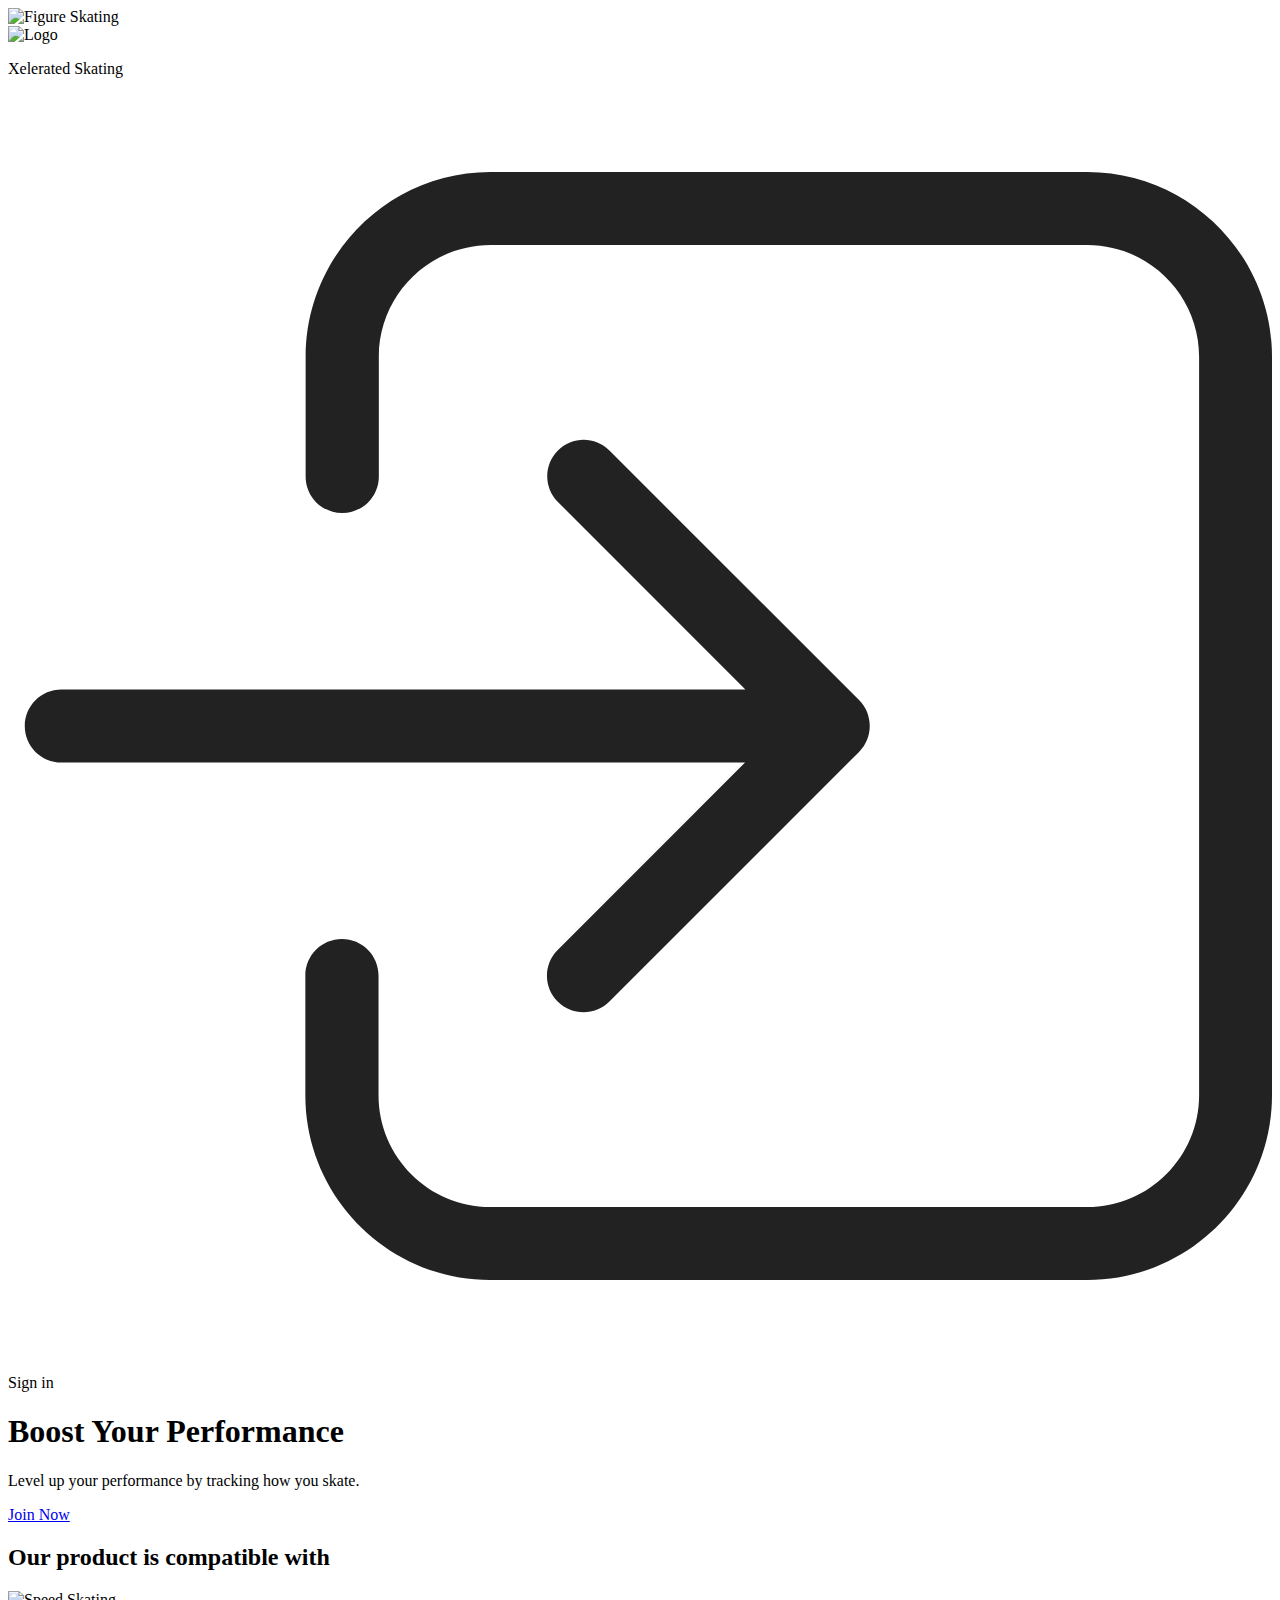
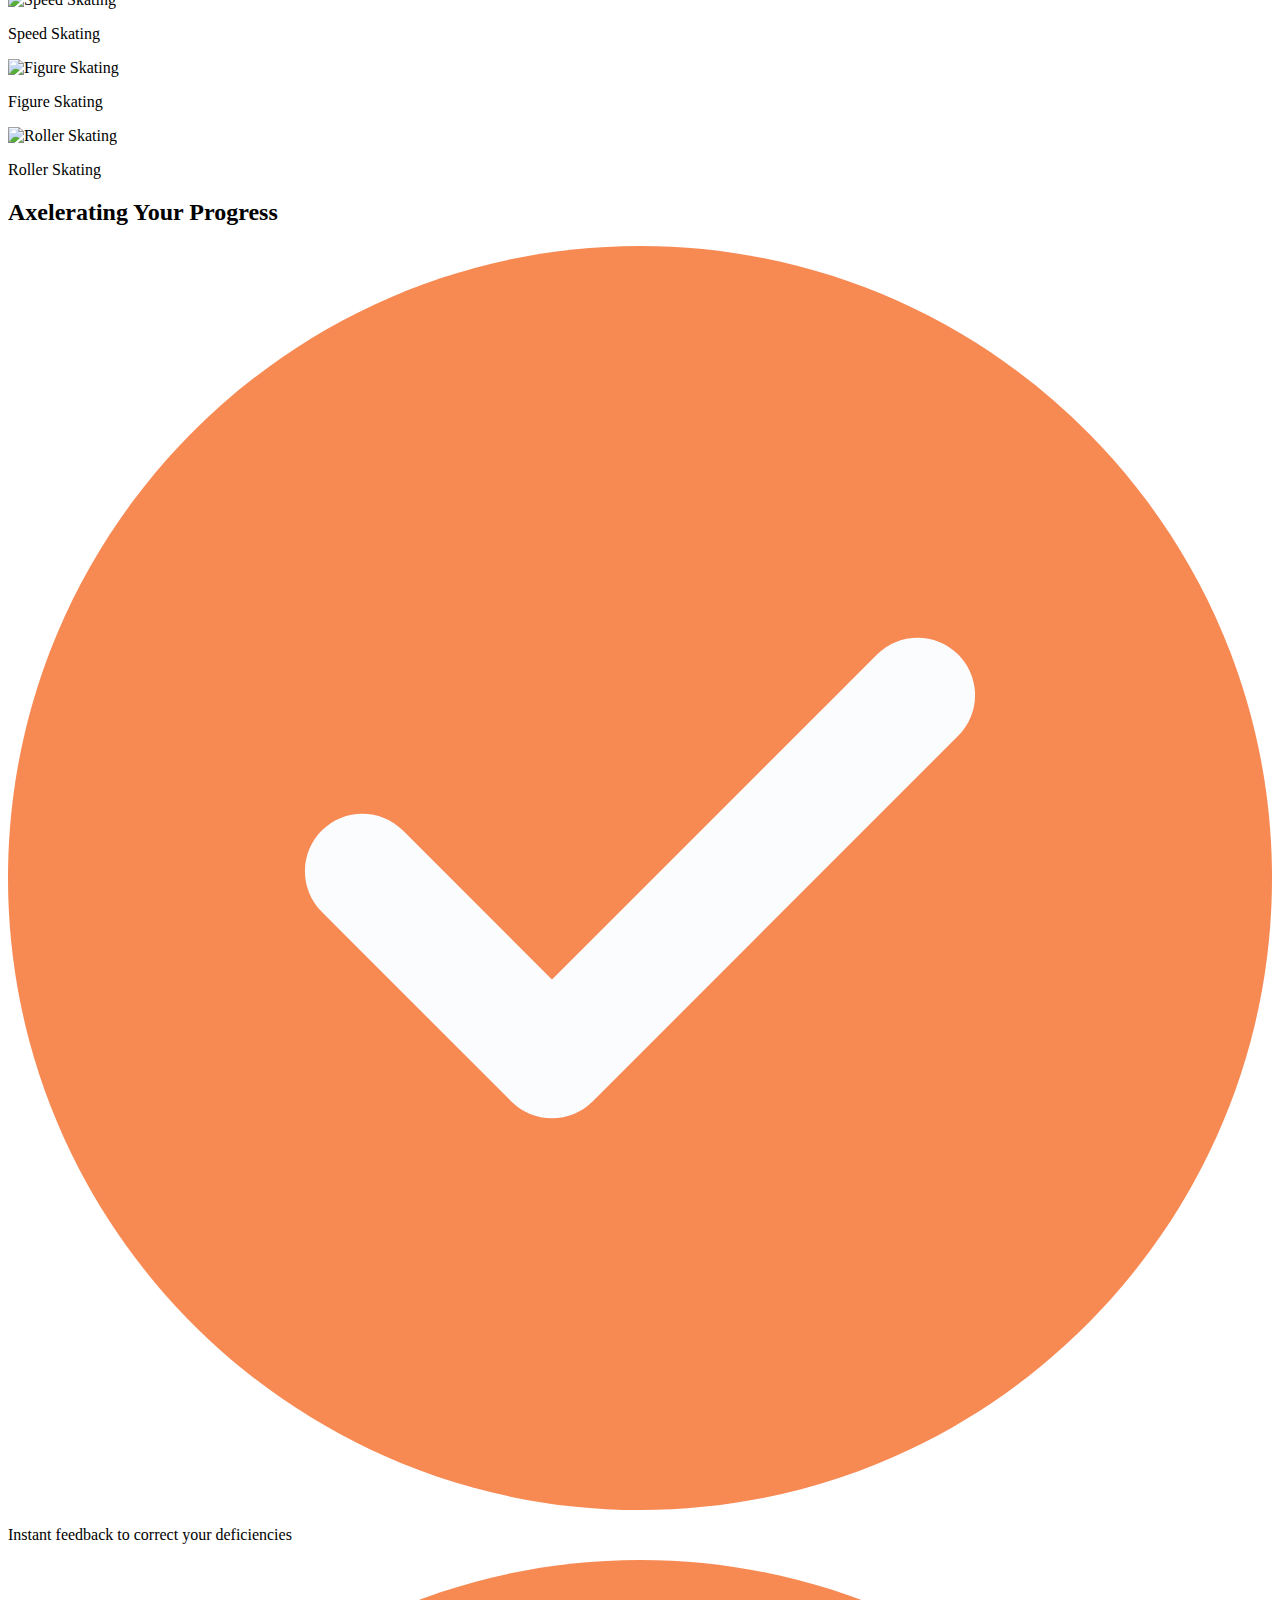
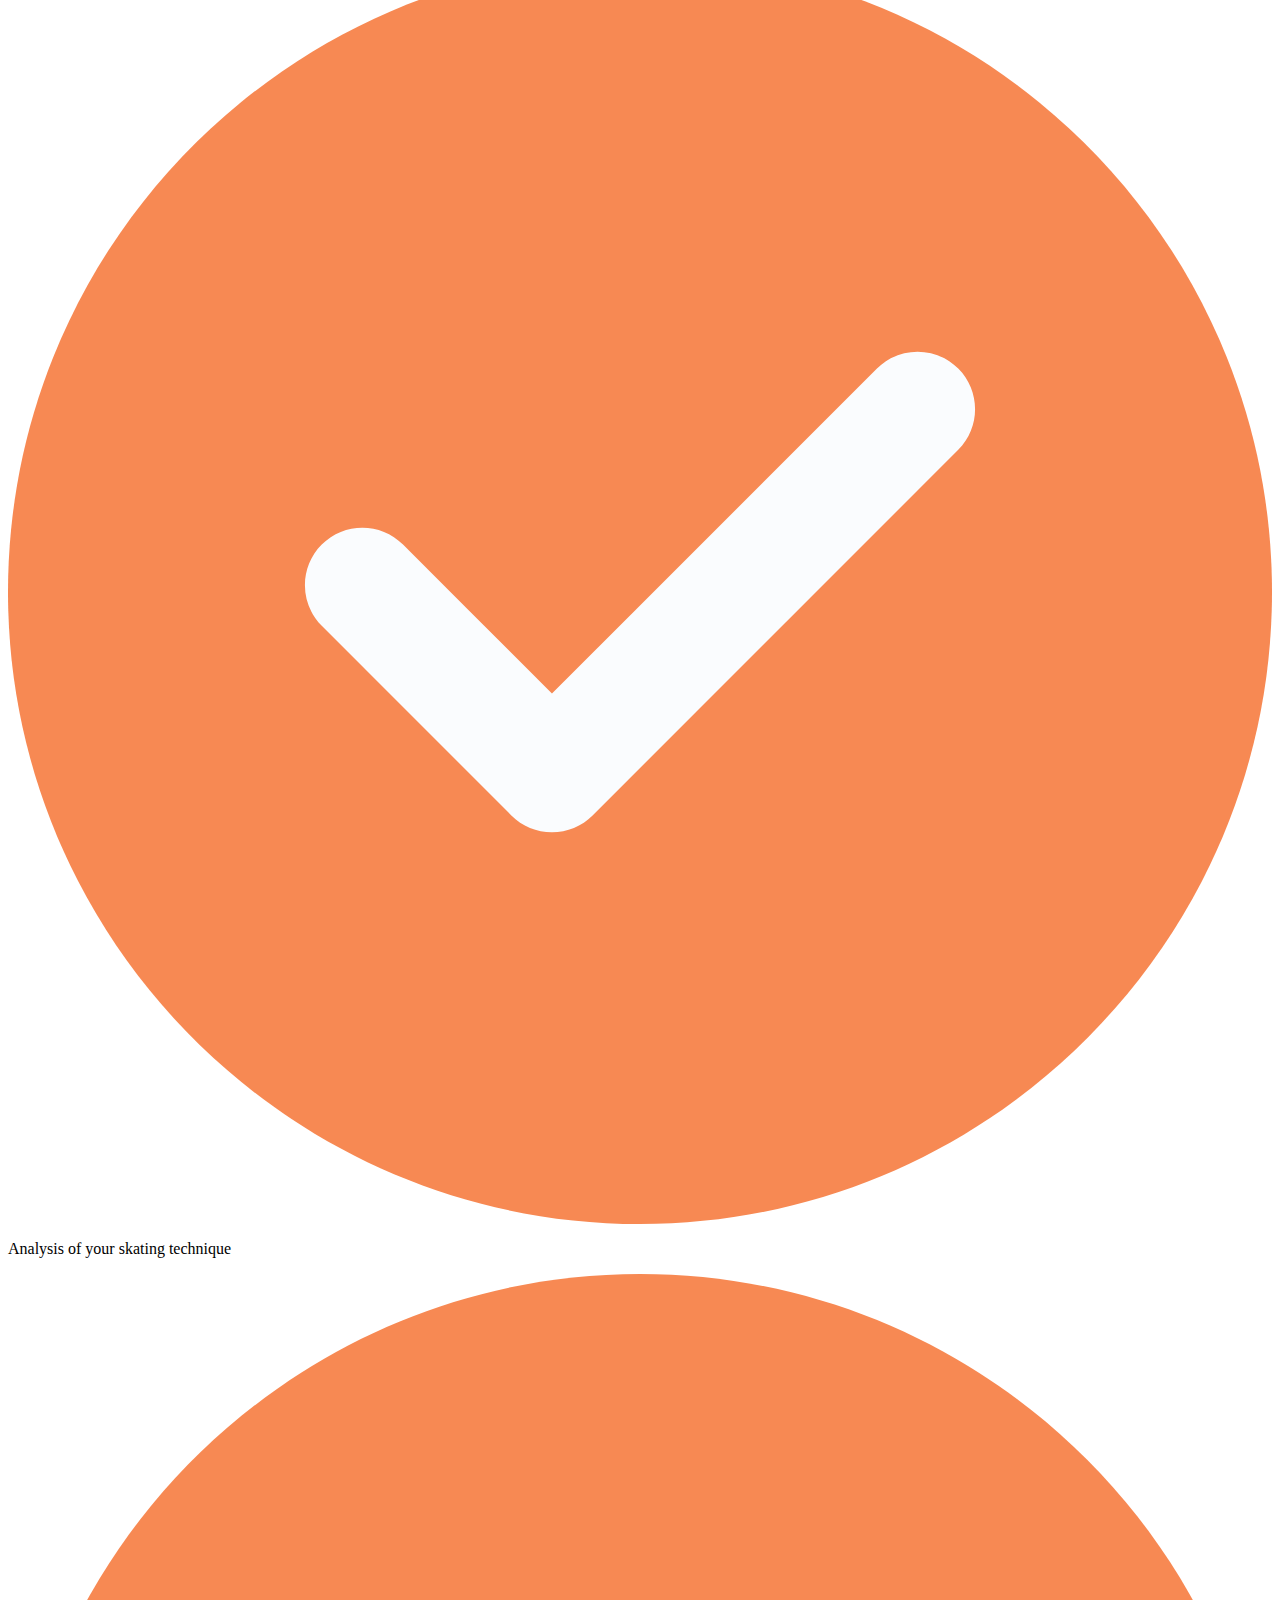
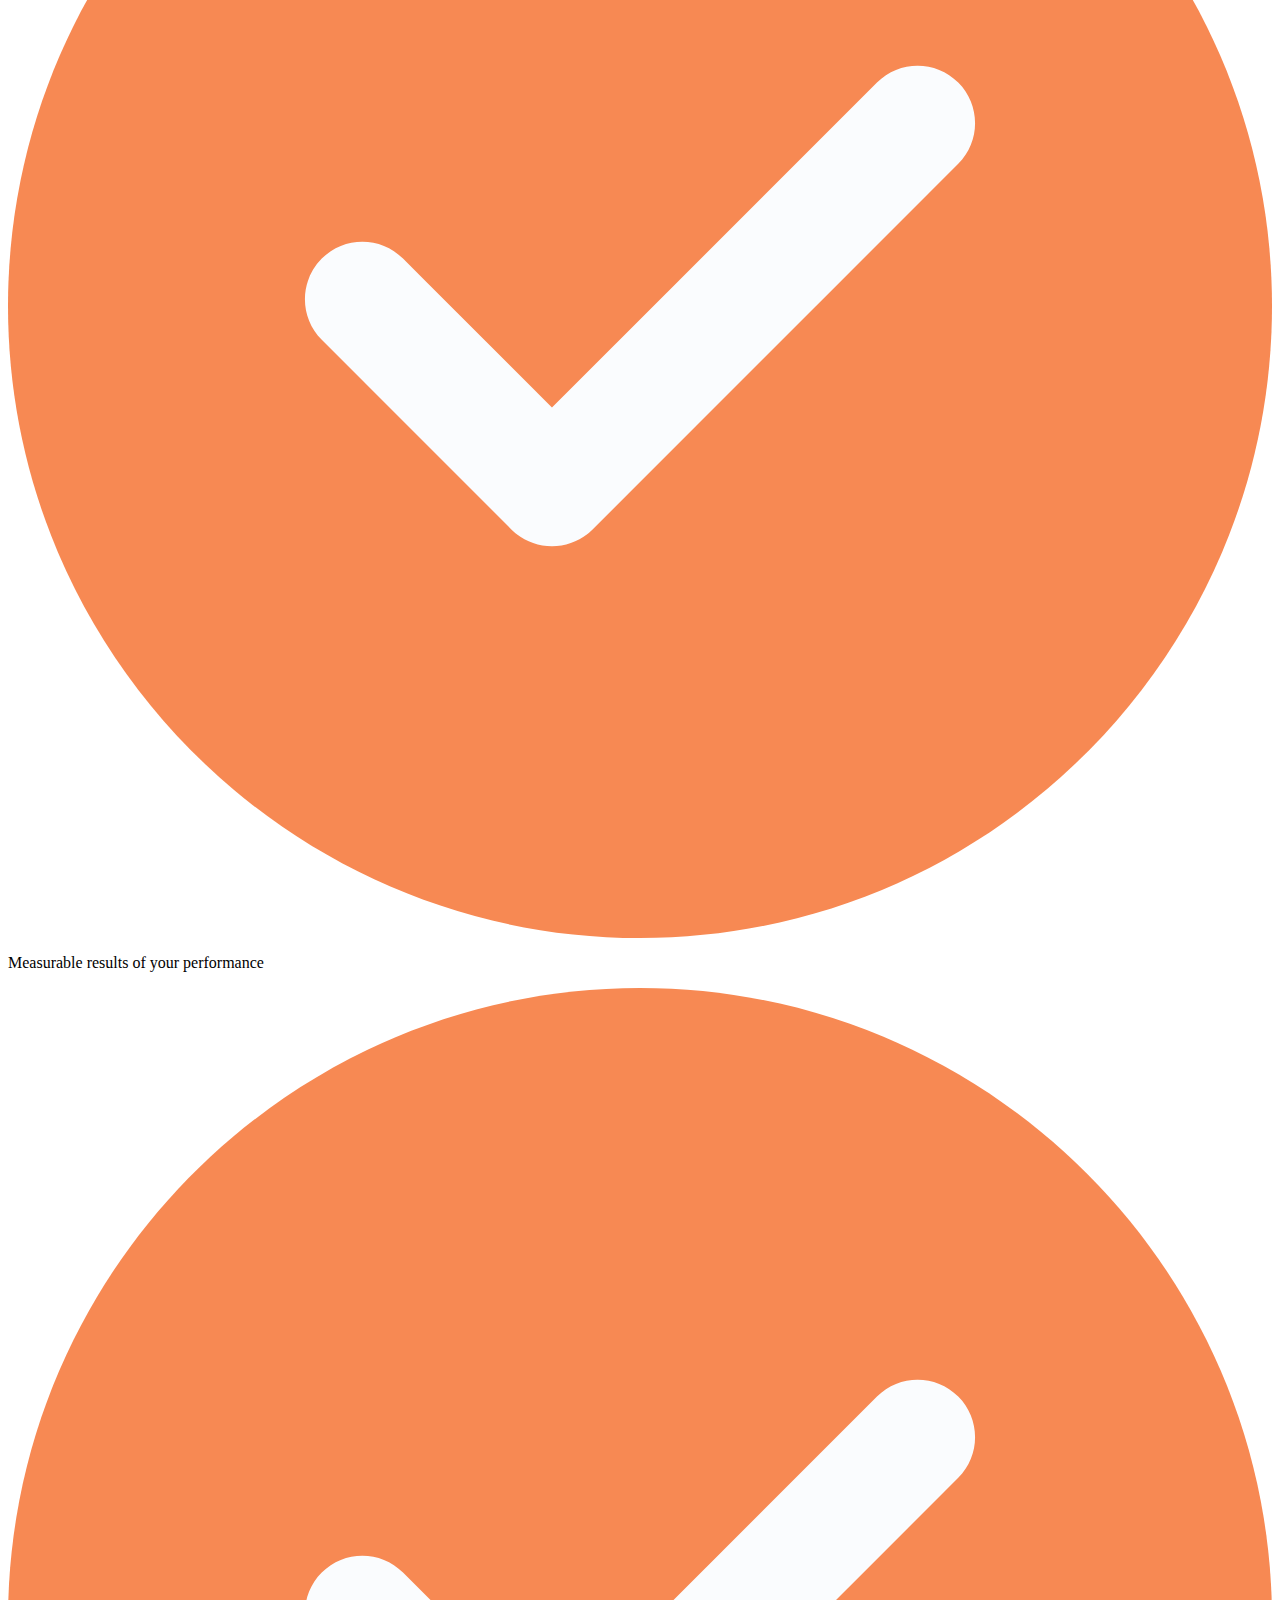
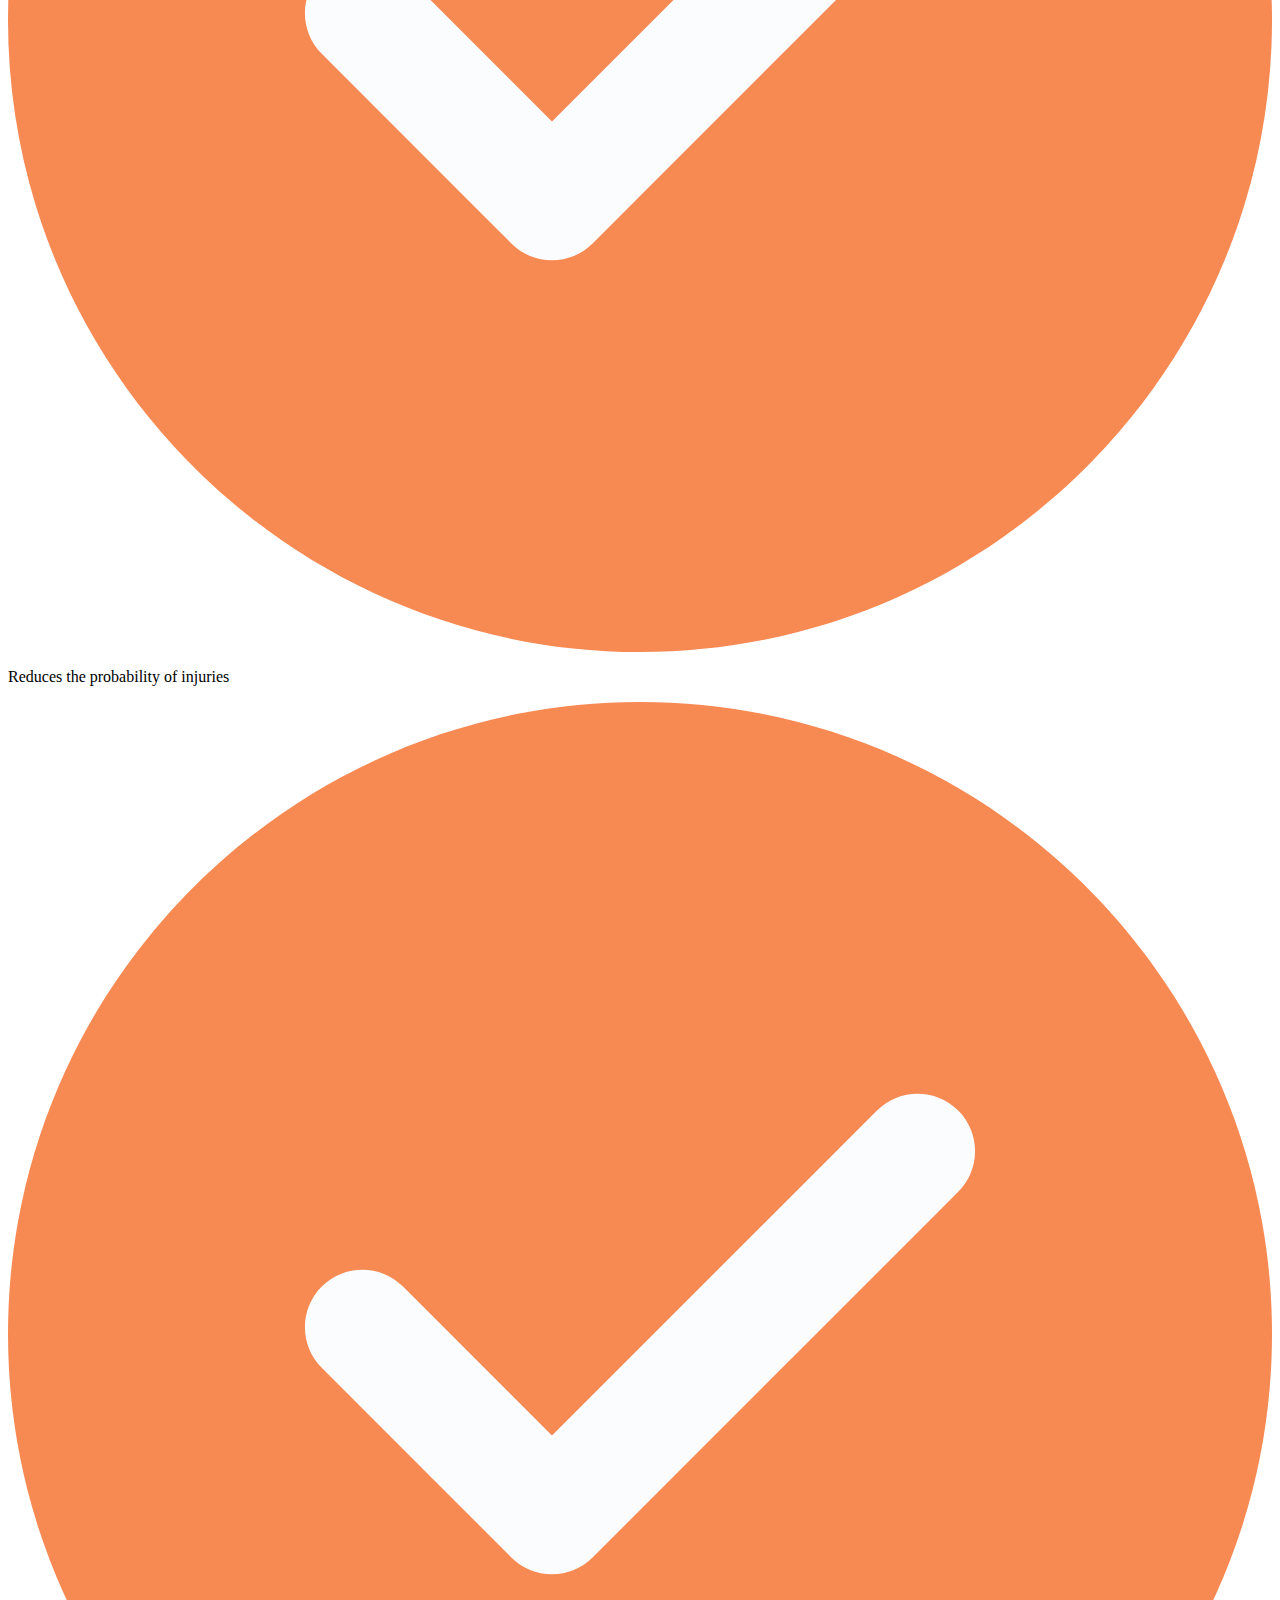
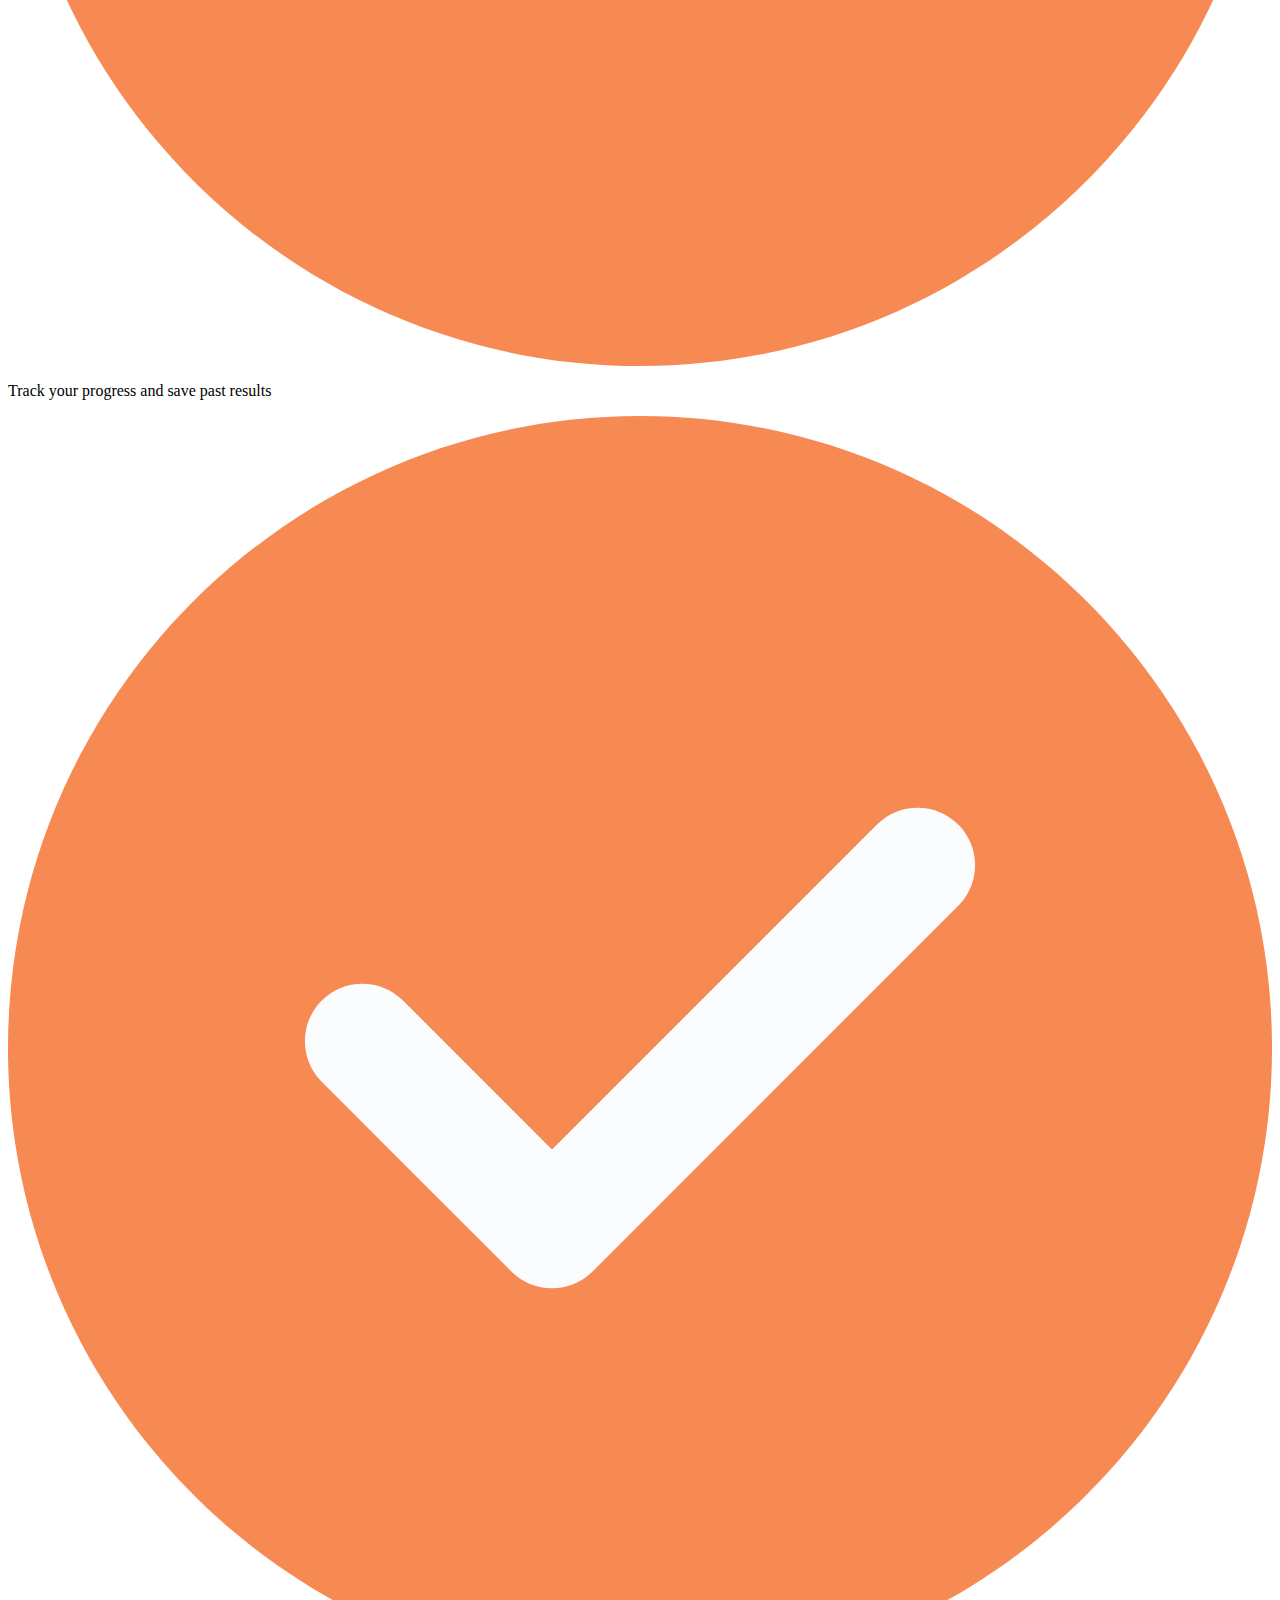
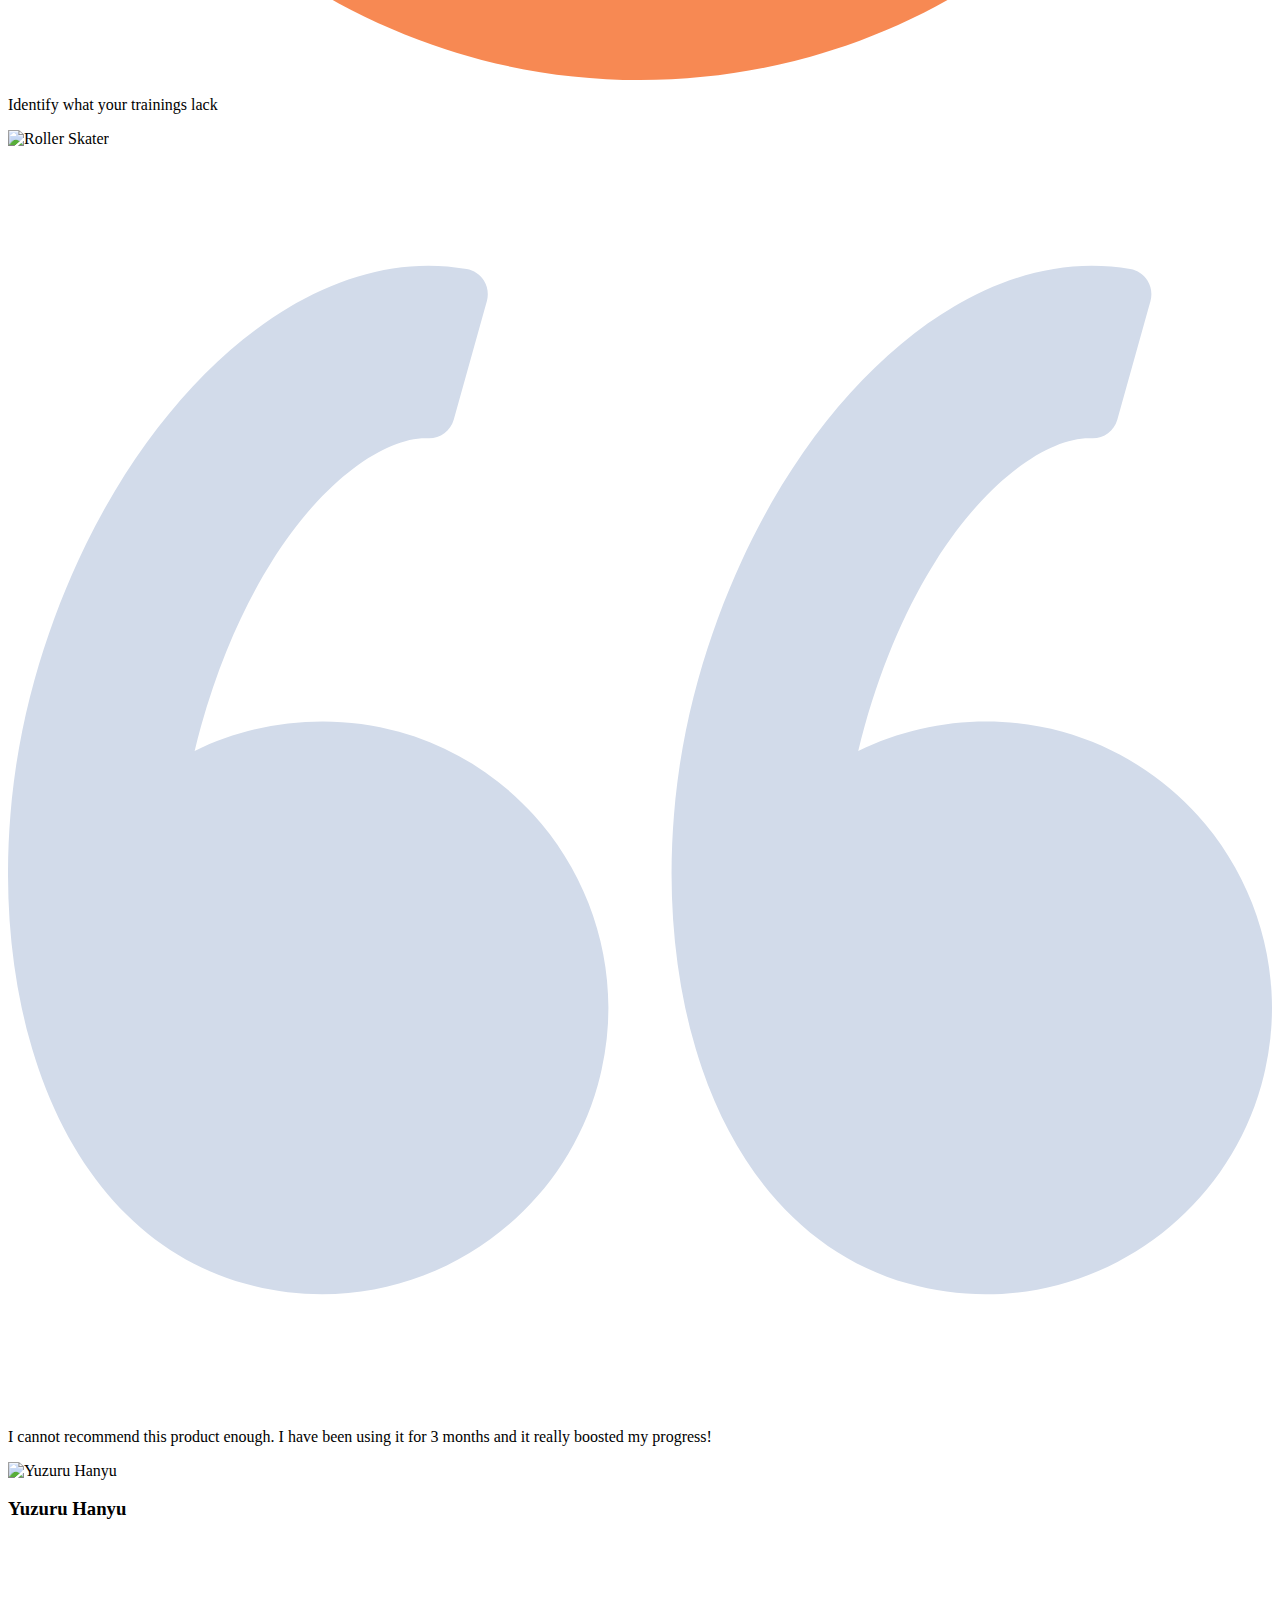
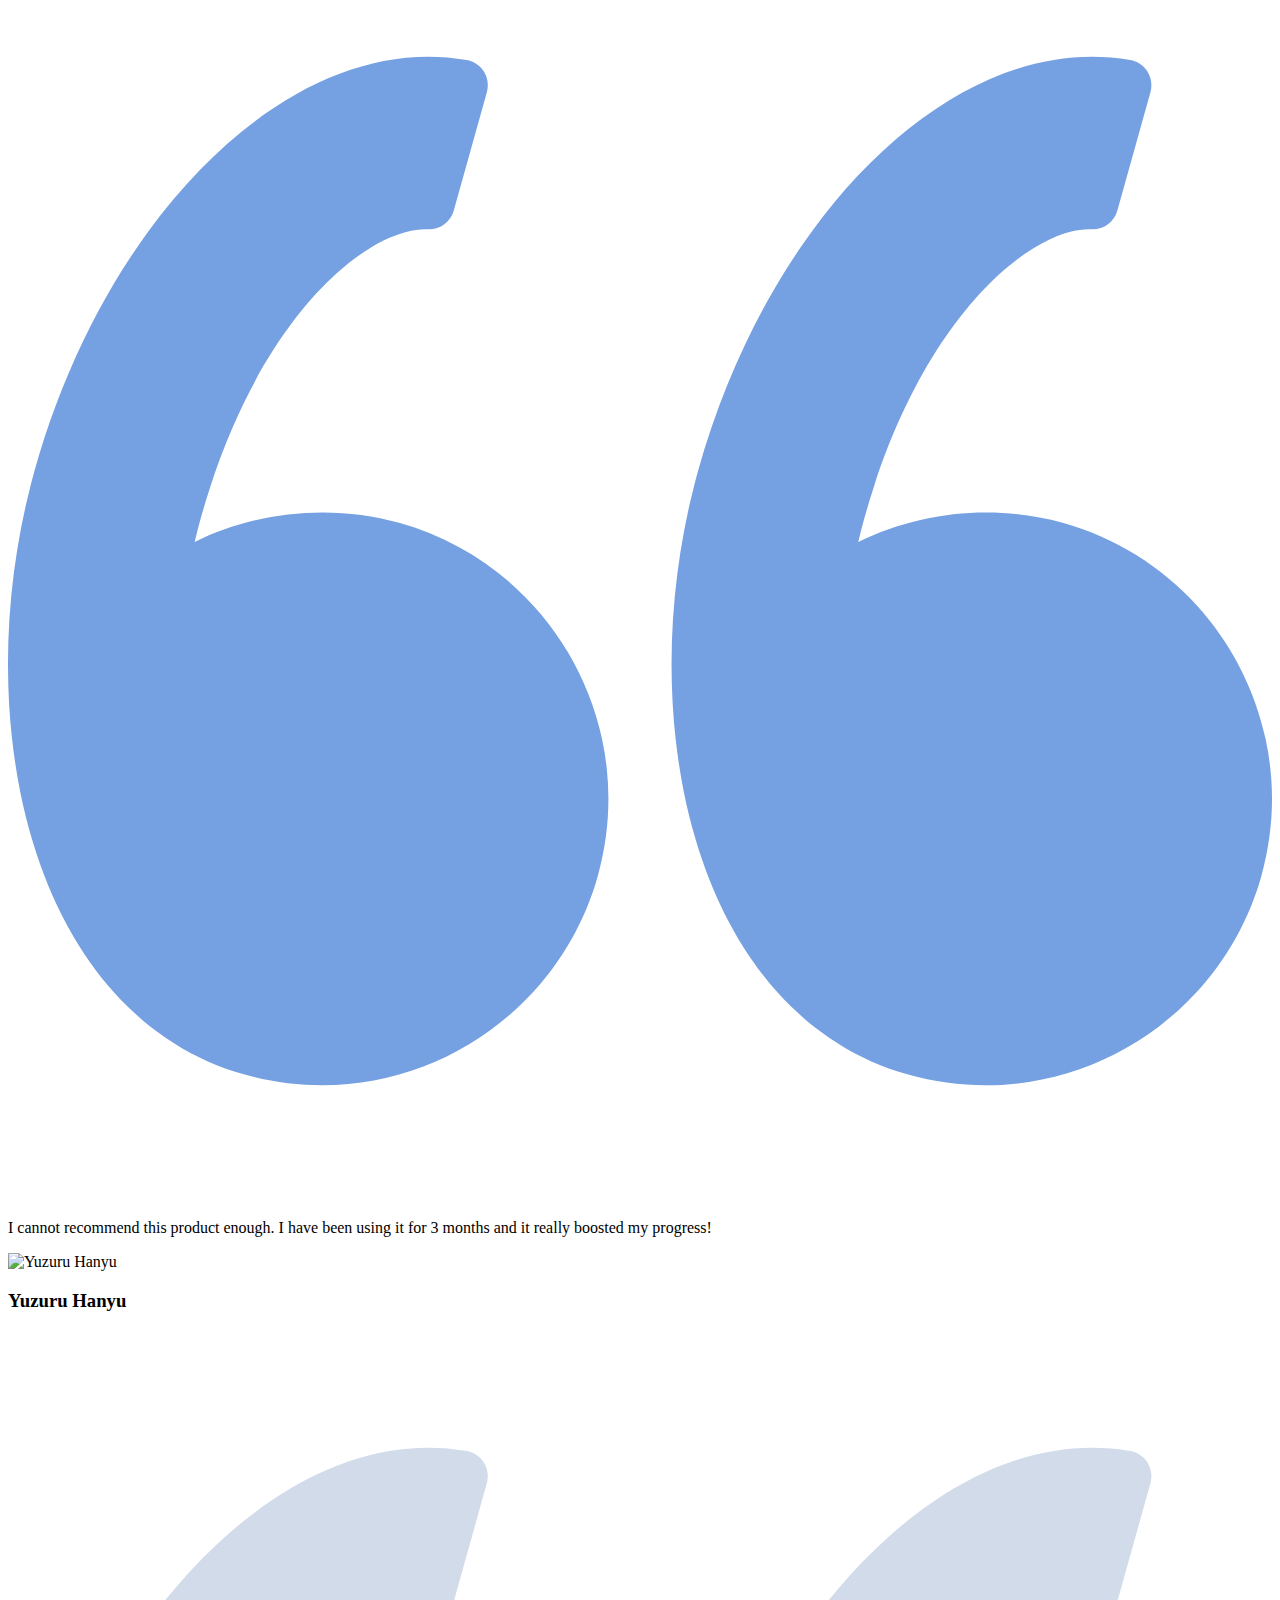
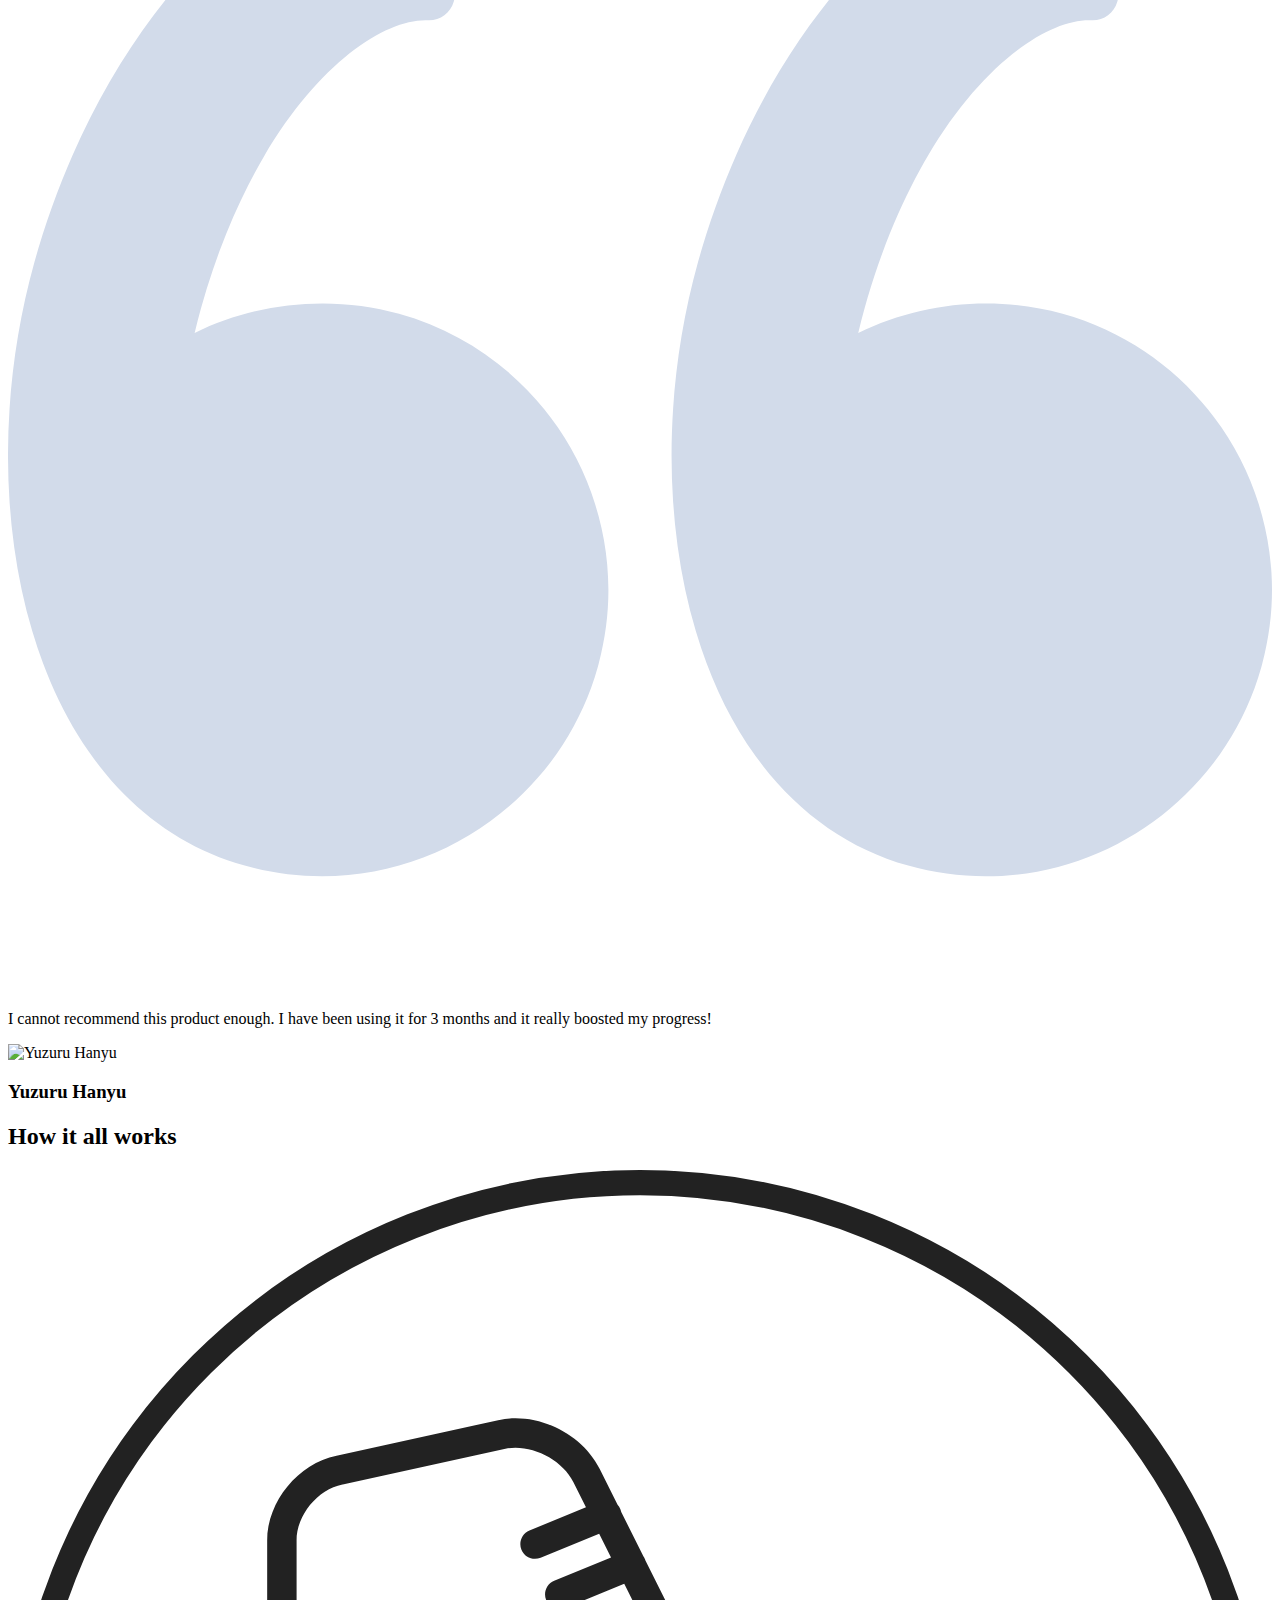
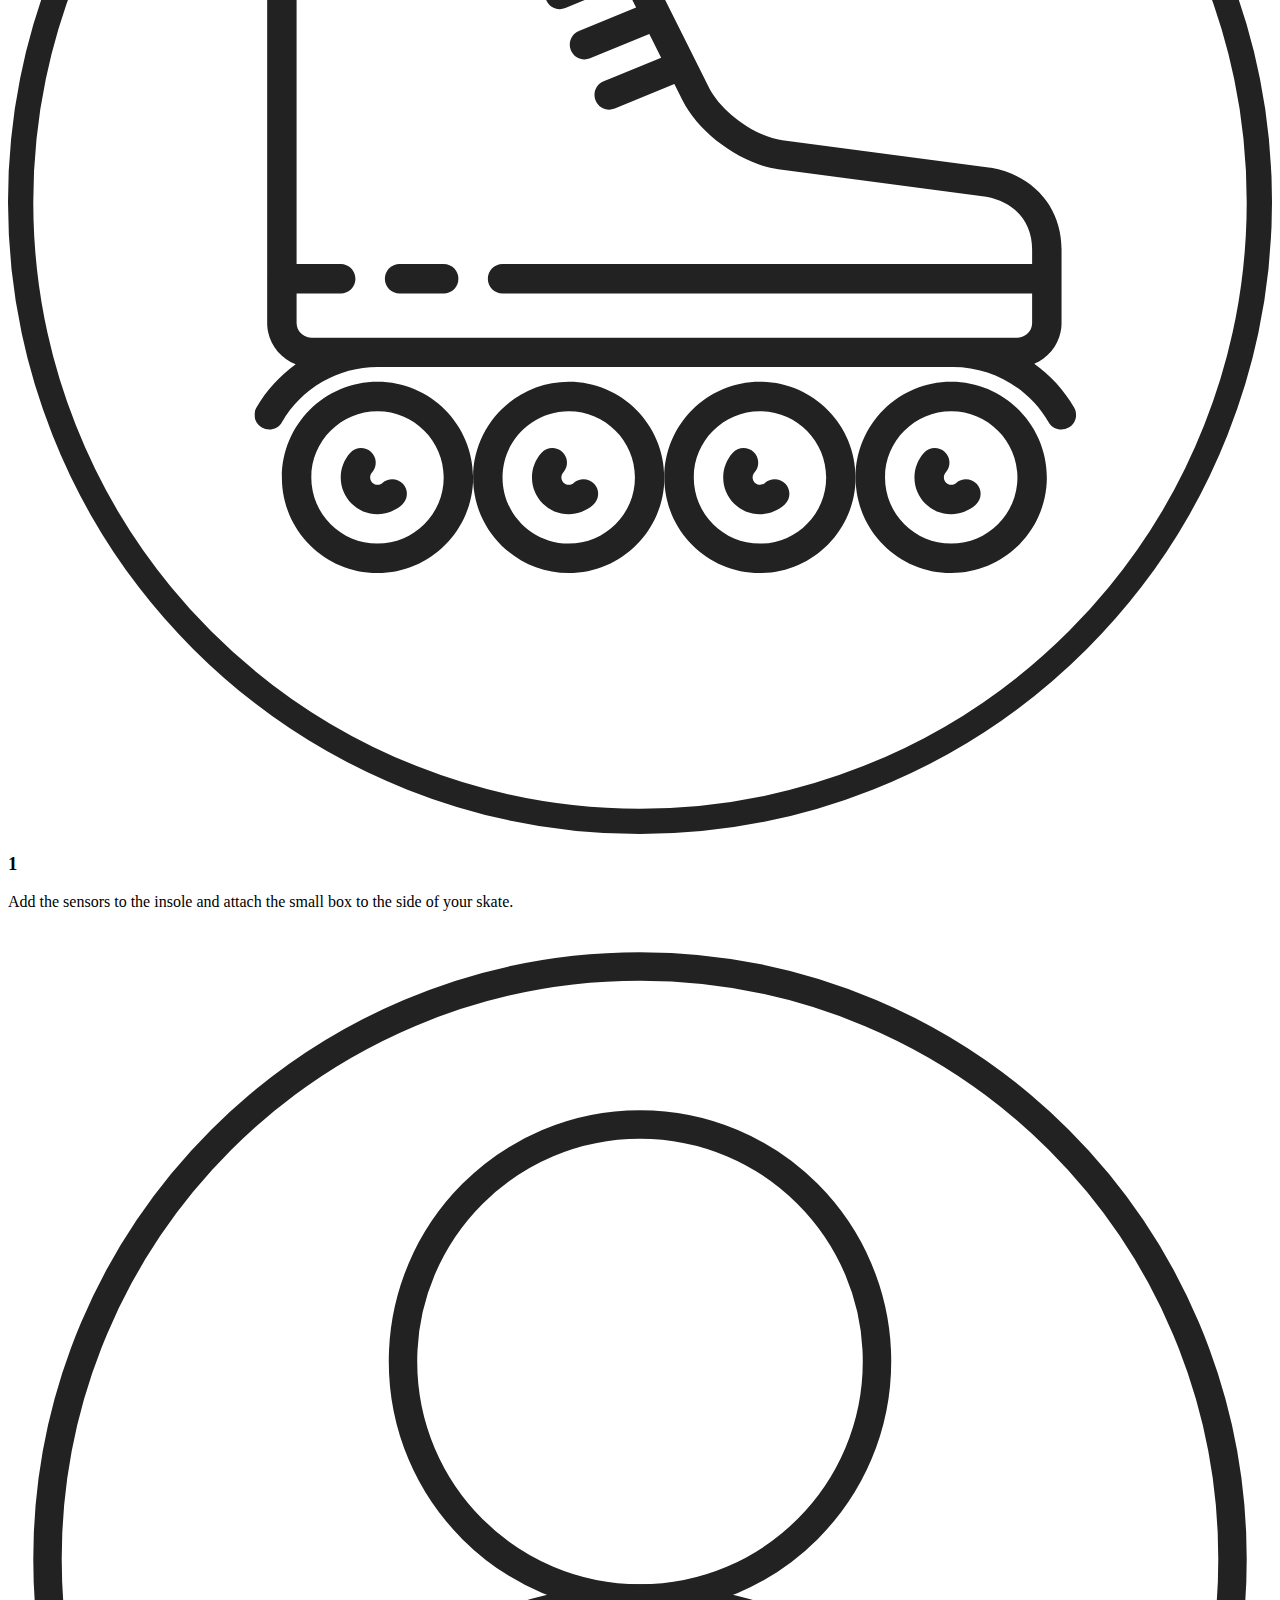
==== Front-end/HomeMarketing.html @ 1b63cef1 "Rename HomeMarketing to HomeMarketing.html" ====
<html lang="en">
<head>
    <meta charset="UTF-8">
    <meta http-equiv="X-UA-Compatible" content="IE=edge">
    <meta name="viewport" content="width=1920, initial-scale=1.0">
    <link rel="stylesheet" href="style-home.css">
    <link rel="preconnect" href="https://fonts.googleapis.com">
    <link rel="preconnect" href="https://fonts.gstatic.com" crossorigin>
    <title>Document</title>
</head>
<body>
    <div class="heroSec">
        <img class="heroImg" src="heroImage.jpg" alt="Figure Skating">
        <div class="menu">
            <div class="logo">
                <img src="Logo.png" alt="Logo"><p>Xelerated Skating</p>
            </div>
            <div class="signIn">
                <svg viewBox="0 0 35 35" fill="none" xmlns="http://www.w3.org/2000/svg">
                    <g clip-path="url(#clip0_98_24)">
                    <path d="M35 27.7239V7.27616C35 4.45862 32.7014 2.16011 29.8839 2.16011H13.3577C10.5401 2.16011 8.24164 4.45862 8.24164 7.27616V10.588C8.24164 11.1482 8.69475 11.6013 9.25496 11.6013C9.81517 11.6013 10.2683 11.1482 10.2683 10.588V7.27616C10.2683 5.57081 11.6606 4.17852 13.3659 4.17852H29.8839C31.5893 4.17852 32.9816 5.57081 32.9816 7.27616V27.7239C32.9816 29.4292 31.5893 30.8215 29.8839 30.8215H13.3577C11.6523 30.8215 10.26 29.4292 10.26 27.7239V24.412C10.26 23.8518 9.80693 23.3987 9.24672 23.3987C8.68651 23.3987 8.2334 23.8518 8.2334 24.412V27.7239C8.2334 30.5414 10.5319 32.8399 13.3494 32.8399H29.8839C32.7014 32.8399 35 30.5496 35 27.7239Z" fill="#222222"/>
                    <path d="M23.565 18.2167L16.653 25.1288C16.4553 25.3265 16.1999 25.4253 15.9362 25.4253C15.6726 25.4253 15.4172 25.3265 15.2195 25.1288C14.8241 24.7333 14.8241 24.099 15.2195 23.7035L20.4097 18.5133H1.47786C0.917645 18.5133 0.464535 18.0602 0.464535 17.5C0.464535 16.9398 0.917645 16.4867 1.47786 16.4867H20.4179L15.2277 11.2965C14.8323 10.901 14.8323 10.2667 15.2277 9.87124C15.6232 9.4758 16.2575 9.4758 16.653 9.87124L23.565 16.7833C23.9604 17.1787 23.9604 17.8213 23.565 18.2167Z" fill="#222222"/>
                    </g>
                    <defs>
                    <clipPath id="clip0_98_24">
                    <rect width="35" height="35" fill="white"/>
                    </clipPath>
                    </defs>
                </svg>
                <p>Sign in</p>
            </div>
        </div> 
        <h1 class="heroTitle">Boost Your Performance</h1>
        <p class="heroDesc">Level up your performance by tracking how you skate.</p>
        <a class="joinLink" href="#"><div class="buttonJoin">Join Now</div></a>
        <h2 class="titleComp">Our product is compatible with</h2>
        <div class="compSkates">
            <div class="cSkate skateImgSmall">
                <img src="skates1.png" alt="Speed Skating"><p>Speed Skating</p>
            </div>
            <div class="cSkate skateImgBig">
                <img src="skates2.png" alt="Figure Skating"><p>Figure Skating</p>
            </div>
            <div class="cSkate skateImgSmall">
                <img src="skates3.png" alt="Roller Skating"><p>Roller Skating</p>
            </div>
        </div>
    </div>
    <div class="sec2">
        <div class="sec2text">
            <h2 class="sec2title">Axelerating Your Progress</h2>
            <div class="tickReason">
                <svg viewBox="0 0 40 40" fill="none" xmlns="http://www.w3.org/2000/svg">
                    <path d="M20 0C8.972 0 0 8.972 0 20C0 31.028 8.972 40 20 40C31.028 40 40 31.028 40 20C40 8.972 31.028 0 20 0Z" fill="#F78953"/>
                    <path d="M27.4996 12.929L17.2142 23.2142L12.5003 18.5001C11.7904 17.7902 10.6391 17.7901 9.92903 18.5C9.21897 19.2101 9.21897 20.3612 9.92903 21.0713L15.9285 27.071C16.2695 27.412 16.7319 27.6036 17.2141 27.6036C17.2142 27.6036 17.2141 27.6036 17.2142 27.6036C17.6964 27.6036 18.1588 27.412 18.4998 27.0712L30.0709 15.5004C30.7809 14.7903 30.7809 13.6392 30.0709 12.9291C29.3608 12.219 28.2096 12.2189 27.4996 12.929Z" fill="#FAFCFE"/>
                </svg>
                <p>Instant feedback to correct your deficiencies</p>
            </div>
            <div class="tickReason">
                <svg viewBox="0 0 40 40" fill="none" xmlns="http://www.w3.org/2000/svg">
                    <path d="M20 0C8.972 0 0 8.972 0 20C0 31.028 8.972 40 20 40C31.028 40 40 31.028 40 20C40 8.972 31.028 0 20 0Z" fill="#F78953"/>
                    <path d="M27.4996 12.929L17.2142 23.2142L12.5003 18.5001C11.7904 17.7902 10.6391 17.7901 9.92903 18.5C9.21897 19.2101 9.21897 20.3612 9.92903 21.0713L15.9285 27.071C16.2695 27.412 16.7319 27.6036 17.2141 27.6036C17.2142 27.6036 17.2141 27.6036 17.2142 27.6036C17.6964 27.6036 18.1588 27.412 18.4998 27.0712L30.0709 15.5004C30.7809 14.7903 30.7809 13.6392 30.0709 12.9291C29.3608 12.219 28.2096 12.2189 27.4996 12.929Z" fill="#FAFCFE"/>
                </svg>
                <p>Analysis of your skating technique</p>
            </div>
            <div class="tickReason">
                <svg viewBox="0 0 40 40" fill="none" xmlns="http://www.w3.org/2000/svg">
                    <path d="M20 0C8.972 0 0 8.972 0 20C0 31.028 8.972 40 20 40C31.028 40 40 31.028 40 20C40 8.972 31.028 0 20 0Z" fill="#F78953"/>
                    <path d="M27.4996 12.929L17.2142 23.2142L12.5003 18.5001C11.7904 17.7902 10.6391 17.7901 9.92903 18.5C9.21897 19.2101 9.21897 20.3612 9.92903 21.0713L15.9285 27.071C16.2695 27.412 16.7319 27.6036 17.2141 27.6036C17.2142 27.6036 17.2141 27.6036 17.2142 27.6036C17.6964 27.6036 18.1588 27.412 18.4998 27.0712L30.0709 15.5004C30.7809 14.7903 30.7809 13.6392 30.0709 12.9291C29.3608 12.219 28.2096 12.2189 27.4996 12.929Z" fill="#FAFCFE"/>
                </svg>
                <p>Measurable results of your performance</p>
            </div>
            <div class="tickReason">
                <svg viewBox="0 0 40 40" fill="none" xmlns="http://www.w3.org/2000/svg">
                    <path d="M20 0C8.972 0 0 8.972 0 20C0 31.028 8.972 40 20 40C31.028 40 40 31.028 40 20C40 8.972 31.028 0 20 0Z" fill="#F78953"/>
                    <path d="M27.4996 12.929L17.2142 23.2142L12.5003 18.5001C11.7904 17.7902 10.6391 17.7901 9.92903 18.5C9.21897 19.2101 9.21897 20.3612 9.92903 21.0713L15.9285 27.071C16.2695 27.412 16.7319 27.6036 17.2141 27.6036C17.2142 27.6036 17.2141 27.6036 17.2142 27.6036C17.6964 27.6036 18.1588 27.412 18.4998 27.0712L30.0709 15.5004C30.7809 14.7903 30.7809 13.6392 30.0709 12.9291C29.3608 12.219 28.2096 12.2189 27.4996 12.929Z" fill="#FAFCFE"/>
                </svg>
                <p>Reduces the probability of injuries</p>
            </div>
            <div class="tickReason">
                <svg viewBox="0 0 40 40" fill="none" xmlns="http://www.w3.org/2000/svg">
                    <path d="M20 0C8.972 0 0 8.972 0 20C0 31.028 8.972 40 20 40C31.028 40 40 31.028 40 20C40 8.972 31.028 0 20 0Z" fill="#F78953"/>
                    <path d="M27.4996 12.929L17.2142 23.2142L12.5003 18.5001C11.7904 17.7902 10.6391 17.7901 9.92903 18.5C9.21897 19.2101 9.21897 20.3612 9.92903 21.0713L15.9285 27.071C16.2695 27.412 16.7319 27.6036 17.2141 27.6036C17.2142 27.6036 17.2141 27.6036 17.2142 27.6036C17.6964 27.6036 18.1588 27.412 18.4998 27.0712L30.0709 15.5004C30.7809 14.7903 30.7809 13.6392 30.0709 12.9291C29.3608 12.219 28.2096 12.2189 27.4996 12.929Z" fill="#FAFCFE"/>
                </svg>
                <p>Track your progress and save past results</p>
            </div>
            <div class="tickReason">
                <svg viewBox="0 0 40 40" fill="none" xmlns="http://www.w3.org/2000/svg">
                    <path d="M20 0C8.972 0 0 8.972 0 20C0 31.028 8.972 40 20 40C31.028 40 40 31.028 40 20C40 8.972 31.028 0 20 0Z" fill="#F78953"/>
                    <path d="M27.4996 12.929L17.2142 23.2142L12.5003 18.5001C11.7904 17.7902 10.6391 17.7901 9.92903 18.5C9.21897 19.2101 9.21897 20.3612 9.92903 21.0713L15.9285 27.071C16.2695 27.412 16.7319 27.6036 17.2141 27.6036C17.2142 27.6036 17.2141 27.6036 17.2142 27.6036C17.6964 27.6036 18.1588 27.412 18.4998 27.0712L30.0709 15.5004C30.7809 14.7903 30.7809 13.6392 30.0709 12.9291C29.3608 12.219 28.2096 12.2189 27.4996 12.929Z" fill="#FAFCFE"/>
                </svg>
                <p>Identify what your trainings lack</p>
            </div>
        </div>
        <img src="skaterSec3.jpg" alt="Roller Skater">
    </div>
    <div class="testimonials">
        <div class="testimonial gray">
            <svg viewBox="0 0 60 60" fill="none" xmlns="http://www.w3.org/2000/svg">
                <g clip-path="url(#clip0_125_35)">
                <path d="M1.25609 25.2576C4.44281 13.861 12.3043 5.58789 19.946 5.58789C20.5597 5.58789 21.1729 5.64132 21.7703 5.74695C22.1091 5.80645 22.4054 6.00558 22.5887 6.29457C22.7714 6.58537 22.823 6.93871 22.7302 7.26898L21.1571 12.8957C21.0054 13.439 20.4814 13.8063 19.9368 13.7814L19.8118 13.779C16.9778 13.779 11.7985 18.0263 9.15823 27.4663C9.05381 27.8409 8.95485 28.224 8.85953 28.6234C11.8234 27.1567 15.3592 26.8173 18.5611 27.7091C25.7845 29.7302 30.0161 37.2498 27.9968 44.472C26.3601 50.3239 20.9768 54.4122 14.9057 54.4122C13.6691 54.4122 12.4342 54.2416 11.2352 53.9059C6.47177 52.5745 2.89043 48.6198 1.15046 42.7727C-0.420134 37.4976 -0.380674 31.1138 1.25609 25.2576Z" fill="#D2DBEA"/>
                <path d="M51.447 5.58911C52.0595 5.58911 52.6733 5.64132 53.2701 5.74696C53.6083 5.80524 53.9052 6.00559 54.0879 6.29457C54.2706 6.58538 54.3222 6.93871 54.23 7.26898L52.6563 12.8957C52.5046 13.439 51.9903 13.8063 51.436 13.7814L51.3122 13.779C48.4782 13.779 43.2984 18.0264 40.658 27.4663C40.553 27.8433 40.454 28.2264 40.3593 28.6234C43.3245 27.1567 46.8591 26.8173 50.0609 27.7091C57.2831 29.7302 61.5159 37.2499 59.4954 44.472C57.8587 50.324 52.4754 54.4122 46.4043 54.4122C45.1676 54.4122 43.9328 54.2416 42.7331 53.9059C37.9704 52.5745 34.389 48.6198 32.6484 42.7727C31.0785 37.4976 31.1173 31.1132 32.7547 25.2564C35.9432 13.861 43.8035 5.58911 51.447 5.58911Z" fill="#D2DBEA"/>
                </g>
                <defs>
                <clipPath id="clip0_125_35">
                <rect width="60" height="60" fill="white" transform="matrix(-1 0 0 1 60 0)"/>
                </clipPath>
                </defs>
            </svg>
            <p>I cannot recommend this product enough. I have been using it for 3 months and it really boosted my progress!</p>
            <img src="yuzuru.png" alt="Yuzuru Hanyu">
            <h3>Yuzuru Hanyu</h3>
        </div>
        <div class="testimonial blue">
            <svg viewBox="0 0 60 60" fill="none" xmlns="http://www.w3.org/2000/svg">
                <g clip-path="url(#clip0_125_35)">
                <path d="M1.25609 25.2576C4.44281 13.861 12.3043 5.58789 19.946 5.58789C20.5597 5.58789 21.1729 5.64132 21.7703 5.74695C22.1091 5.80645 22.4054 6.00558 22.5887 6.29457C22.7714 6.58537 22.823 6.93871 22.7302 7.26898L21.1571 12.8957C21.0054 13.439 20.4814 13.8063 19.9368 13.7814L19.8118 13.779C16.9778 13.779 11.7985 18.0263 9.15823 27.4663C9.05381 27.8409 8.95485 28.224 8.85953 28.6234C11.8234 27.1567 15.3592 26.8173 18.5611 27.7091C25.7845 29.7302 30.0161 37.2498 27.9968 44.472C26.3601 50.3239 20.9768 54.4122 14.9057 54.4122C13.6691 54.4122 12.4342 54.2416 11.2352 53.9059C6.47177 52.5745 2.89043 48.6198 1.15046 42.7727C-0.420134 37.4976 -0.380674 31.1138 1.25609 25.2576Z" fill="#75A0E1"/>
                <path d="M51.447 5.58911C52.0595 5.58911 52.6733 5.64132 53.2701 5.74696C53.6083 5.80524 53.9052 6.00559 54.0879 6.29457C54.2706 6.58538 54.3222 6.93871 54.23 7.26898L52.6563 12.8957C52.5046 13.439 51.9903 13.8063 51.436 13.7814L51.3122 13.779C48.4782 13.779 43.2984 18.0264 40.658 27.4663C40.553 27.8433 40.454 28.2264 40.3593 28.6234C43.3245 27.1567 46.8591 26.8173 50.0609 27.7091C57.2831 29.7302 61.5159 37.2499 59.4954 44.472C57.8587 50.324 52.4754 54.4122 46.4043 54.4122C45.1676 54.4122 43.9328 54.2416 42.7331 53.9059C37.9704 52.5745 34.389 48.6198 32.6484 42.7727C31.0785 37.4976 31.1173 31.1132 32.7547 25.2564C35.9432 13.861 43.8035 5.58911 51.447 5.58911Z" fill="#75A0E1"/>
                </g>
                <defs>
                <clipPath id="clip0_125_35">
                <rect width="60" height="60" fill="white" transform="matrix(-1 0 0 1 60 0)"/>
                </clipPath>
                </defs>
            </svg>
            <p>I cannot recommend this product enough. I have been using it for 3 months and it really boosted my progress!</p>
            <img src="yuzuru.png" alt="Yuzuru Hanyu">
            <h3>Yuzuru Hanyu</h3>
        </div>
        <div class="testimonial gray">
            <svg viewBox="0 0 60 60" fill="none" xmlns="http://www.w3.org/2000/svg">
                <g clip-path="url(#clip0_125_35)">
                <path d="M1.25609 25.2576C4.44281 13.861 12.3043 5.58789 19.946 5.58789C20.5597 5.58789 21.1729 5.64132 21.7703 5.74695C22.1091 5.80645 22.4054 6.00558 22.5887 6.29457C22.7714 6.58537 22.823 6.93871 22.7302 7.26898L21.1571 12.8957C21.0054 13.439 20.4814 13.8063 19.9368 13.7814L19.8118 13.779C16.9778 13.779 11.7985 18.0263 9.15823 27.4663C9.05381 27.8409 8.95485 28.224 8.85953 28.6234C11.8234 27.1567 15.3592 26.8173 18.5611 27.7091C25.7845 29.7302 30.0161 37.2498 27.9968 44.472C26.3601 50.3239 20.9768 54.4122 14.9057 54.4122C13.6691 54.4122 12.4342 54.2416 11.2352 53.9059C6.47177 52.5745 2.89043 48.6198 1.15046 42.7727C-0.420134 37.4976 -0.380674 31.1138 1.25609 25.2576Z" fill="#D2DBEA"/>
                <path d="M51.447 5.58911C52.0595 5.58911 52.6733 5.64132 53.2701 5.74696C53.6083 5.80524 53.9052 6.00559 54.0879 6.29457C54.2706 6.58538 54.3222 6.93871 54.23 7.26898L52.6563 12.8957C52.5046 13.439 51.9903 13.8063 51.436 13.7814L51.3122 13.779C48.4782 13.779 43.2984 18.0264 40.658 27.4663C40.553 27.8433 40.454 28.2264 40.3593 28.6234C43.3245 27.1567 46.8591 26.8173 50.0609 27.7091C57.2831 29.7302 61.5159 37.2499 59.4954 44.472C57.8587 50.324 52.4754 54.4122 46.4043 54.4122C45.1676 54.4122 43.9328 54.2416 42.7331 53.9059C37.9704 52.5745 34.389 48.6198 32.6484 42.7727C31.0785 37.4976 31.1173 31.1132 32.7547 25.2564C35.9432 13.861 43.8035 5.58911 51.447 5.58911Z" fill="#D2DBEA"/>
                </g>
                <defs>
                <clipPath id="clip0_125_35">
                <rect width="60" height="60" fill="white" transform="matrix(-1 0 0 1 60 0)"/>
                </clipPath>
                </defs>
            </svg>
            <p>I cannot recommend this product enough. I have been using it for 3 months and it really boosted my progress!</p>
            <img src="yuzuru.png" alt="Yuzuru Hanyu">
            <h3>Yuzuru Hanyu</h3>
        </div>
    </div>
    <div class="sec4">
        <h2 class="sec4title">How it all works</h2>
        <div class="steps">
            <div class="step">
                <svg viewBox="0 0 200 200" fill="none" xmlns="http://www.w3.org/2000/svg">
                    <circle cx="100" cy="100" r="98" stroke="#222222" stroke-width="4"/>
                    <g clip-path="url(#clip0_139_154)">
                    <path d="M68.9404 109.826H61.9575C60.6721 109.826 59.6299 110.869 59.6299 112.154C59.6299 113.439 60.6721 114.482 61.9575 114.482H68.9404C70.2258 114.482 71.268 113.439 71.268 112.154C71.268 110.869 70.2261 109.826 68.9404 109.826Z" fill="#222222"/>
                    <path d="M58.466 128.447C50.1235 128.447 43.3364 135.234 43.3364 143.577C43.3364 151.919 50.1235 158.706 58.466 158.706C66.8085 158.706 73.5955 151.919 73.5955 143.577C73.5955 135.234 66.8085 128.447 58.466 128.447ZM58.466 154.051C52.6903 154.051 47.9917 149.352 47.9917 143.577C47.9917 137.801 52.6903 133.103 58.466 133.103C64.2417 133.103 68.9403 137.801 68.9403 143.577C68.9403 149.352 64.2417 154.051 58.466 154.051Z" fill="#222222"/>
                    <path d="M88.725 128.447C80.3825 128.447 73.5955 135.234 73.5955 143.577C73.5955 151.919 80.3825 158.706 88.725 158.706C97.0675 158.706 103.855 151.919 103.855 143.577C103.855 135.234 97.0675 128.447 88.725 128.447ZM88.725 154.051C82.9493 154.051 78.2507 149.352 78.2507 143.577C78.2507 137.801 82.9493 133.103 88.725 133.103C94.5007 133.103 99.1993 137.801 99.1993 143.577C99.1993 149.352 94.5007 154.051 88.725 154.051Z" fill="#222222"/>
                    <path d="M118.984 128.447C110.642 128.447 103.854 135.234 103.854 143.577C103.854 151.919 110.642 158.706 118.984 158.706C127.327 158.706 134.114 151.919 134.114 143.577C134.114 135.234 127.327 128.447 118.984 128.447ZM118.984 154.051C113.208 154.051 108.51 149.352 108.51 143.577C108.51 137.801 113.208 133.103 118.984 133.103C124.76 133.103 129.458 137.801 129.458 143.577C129.458 149.352 124.76 154.051 118.984 154.051Z" fill="#222222"/>
                    <path d="M149.243 128.447C140.901 128.447 134.114 135.234 134.114 143.577C134.114 151.919 140.901 158.706 149.243 158.706C157.586 158.706 164.373 151.919 164.373 143.577C164.373 135.234 157.586 128.447 149.243 128.447ZM149.243 154.051C143.468 154.051 138.769 149.352 138.769 143.577C138.769 137.801 143.468 133.103 149.243 133.103C155.019 133.103 159.718 137.801 159.718 143.577C159.718 149.352 155.019 154.051 149.243 154.051Z" fill="#222222"/>
                    <path d="M168.687 132.519C167.082 129.745 164.916 127.399 162.38 125.591C164.913 124.542 166.701 122.044 166.701 119.137V112.154V107.498C166.701 100.893 162.334 95.8231 155.577 94.5819C155.538 94.5749 155.499 94.5685 155.461 94.5635L122.514 90.2173C118.172 89.5973 112.848 85.7596 110.886 81.8364L100.879 61.8224C100.858 61.7525 100.834 61.683 100.806 61.6143C100.733 61.438 100.64 61.2771 100.532 61.1293L97.0312 54.1269C97.0024 53.9704 96.9578 53.8145 96.895 53.6614C96.787 53.3984 96.6346 53.1677 96.4527 52.9701L93.6096 47.2837C90.8289 41.7225 83.8752 38.3204 77.7777 39.5409C77.7634 39.5438 77.7491 39.547 77.7352 39.5499L51.987 45.2043C45.9314 46.4278 41.0088 52.4406 41.0088 58.6187V112.044C41.0071 112.081 41.0033 112.117 41.0033 112.154C41.0033 112.208 41.005 112.262 41.0088 112.315V119.137C41.0088 122.116 42.8852 124.665 45.518 125.666C43.0266 127.463 40.8962 129.783 39.3131 132.519C38.6695 133.632 39.0498 135.056 40.1624 135.699C40.5296 135.911 40.9302 136.012 41.3259 136.012C42.1296 136.012 42.9116 135.595 43.3428 134.85C46.4581 129.465 52.2527 126.12 58.466 126.12H149.534C155.747 126.12 161.542 129.465 164.657 134.85C165.089 135.596 165.871 136.012 166.674 136.012C167.07 136.012 167.471 135.911 167.838 135.699C168.951 135.056 169.331 133.632 168.687 132.519ZM47.9917 121.464C46.7083 121.464 45.664 120.42 45.664 119.137V114.482H52.6469C53.9323 114.482 54.9745 113.439 54.9745 112.154C54.9745 110.869 53.9323 109.826 52.6469 109.826H45.664V58.6187C45.664 54.6064 48.9882 50.5517 52.9227 49.7647C52.937 49.7618 52.9512 49.7586 52.9652 49.7557L78.7104 44.1022C82.7093 43.3125 87.6223 45.7199 89.4457 49.3664L91.4519 53.3789L82.5106 57.0472C81.3215 57.5352 80.7526 58.8951 81.2406 60.0842C81.6101 60.9847 82.4786 61.5291 83.3948 61.5291C83.6889 61.5291 83.9883 61.4729 84.2775 61.3542L93.5394 57.5544L95.417 61.3094L86.421 65.0001C85.2319 65.4881 84.6631 66.848 85.151 68.0371C85.5205 68.9376 86.389 69.482 87.3052 69.482C87.5993 69.482 87.8987 69.4258 88.1879 69.3071L97.5045 65.4849L99.3821 69.2399L90.3317 72.9527C89.1426 73.4407 88.5737 74.8006 89.0617 75.9897C89.4312 76.8902 90.2997 77.4346 91.2159 77.4346C91.51 77.4346 91.8094 77.3784 92.0986 77.2597L101.47 73.4151L103.347 77.1701L94.2421 80.9054C93.053 81.3933 92.4842 82.7532 92.9721 83.9423C93.3416 84.8428 94.2101 85.3872 95.1263 85.3872C95.4204 85.3872 95.7198 85.331 96.009 85.2123L105.435 81.3453L106.722 83.919C109.362 89.2004 116.01 93.9915 121.88 94.8298L154.79 99.1711C159.334 100.027 162.045 103.136 162.045 107.499V109.826H78.2502C76.9647 109.826 75.9225 110.869 75.9225 112.154C75.9225 113.439 76.9647 114.482 78.2502 114.482H162.045V119.137C162.045 120.42 161 121.464 159.717 121.464H47.9917Z" fill="#222222"/>
                    <path d="M59.2414 144.445C59.0907 144.58 58.8337 144.741 58.466 144.741C57.8241 144.741 57.3022 144.219 57.3022 143.577C57.3022 143.209 57.4631 142.952 57.5981 142.802C58.4555 141.844 58.374 140.372 57.4162 139.515C56.4584 138.658 54.9868 138.739 54.1296 139.697C53.1738 140.765 52.6472 142.143 52.6472 143.577C52.6472 146.785 55.2576 149.396 58.4663 149.396C59.9004 149.396 61.2783 148.869 62.3461 147.913C63.3039 147.056 63.3854 145.584 62.528 144.627C61.6705 143.669 60.1992 143.588 59.2414 144.445Z" fill="#222222"/>
                    <path d="M89.5004 144.445C89.3497 144.58 89.0928 144.741 88.725 144.741C88.0832 144.741 87.5612 144.219 87.5612 143.577C87.5612 143.209 87.7221 142.952 87.8571 142.802C88.7145 141.844 88.6331 140.372 87.6753 139.515C86.7174 138.658 85.2458 138.739 84.3887 139.697C83.4329 140.765 82.9062 142.143 82.9062 143.577C82.9062 146.785 85.5167 149.396 88.7253 149.396C90.1594 149.396 91.5374 148.869 92.6052 147.913C93.563 147.056 93.6444 145.584 92.787 144.627C91.9296 143.669 90.4582 143.588 89.5004 144.445Z" fill="#222222"/>
                    <path d="M119.759 144.445C119.609 144.58 119.352 144.741 118.984 144.741C118.342 144.741 117.82 144.219 117.82 143.577C117.82 143.209 117.981 142.953 118.116 142.802C118.973 141.843 118.892 140.372 117.934 139.515C116.976 138.658 115.505 138.74 114.647 139.697C113.692 140.765 113.165 142.143 113.165 143.577C113.165 146.786 115.776 149.396 118.984 149.396C120.418 149.396 121.796 148.869 122.864 147.914C123.822 147.056 123.903 145.585 123.046 144.627C122.189 143.669 120.717 143.588 119.759 144.445Z" fill="#222222"/>
                    <path d="M150.019 144.445C149.868 144.58 149.611 144.741 149.243 144.741C148.601 144.741 148.08 144.219 148.08 143.577C148.08 143.209 148.24 142.953 148.375 142.802C149.233 141.843 149.151 140.372 148.193 139.515C147.235 138.658 145.764 138.74 144.907 139.697C143.951 140.765 143.425 142.143 143.425 143.577C143.425 146.786 146.035 149.396 149.244 149.396C150.678 149.396 152.056 148.869 153.123 147.914C154.081 147.056 154.163 145.585 153.305 144.627C152.448 143.669 150.977 143.588 150.019 144.445Z" fill="#222222"/>
                    </g>
                    <defs>
                    <clipPath id="clip0_139_154">
                    <rect width="130" height="130" fill="white" transform="translate(39 34)"/>
                    </clipPath>
                    </defs>
                </svg>
                <h3>1</h3>
                <p>Add the sensors to the insole and attach the small box to the side of your skate.</p>
            </div>
            <div class="step">
                <svg viewBox="0 0 200 200" fill="none" xmlns="http://www.w3.org/2000/svg">
                    <path d="M100 193.75C151.777 193.75 193.75 151.777 193.75 100C193.75 48.2233 151.777 6.25 100 6.25C48.2233 6.25 6.25 48.2233 6.25 100C6.25 151.777 48.2233 193.75 100 193.75Z" stroke="#222222" stroke-width="4.5" stroke-miterlimit="10" stroke-linejoin="round"/>
                    <path d="M162.5 168.75C162.5 134.231 134.519 106.25 100 106.25C65.4813 106.25 37.5 134.231 37.5 168.75" stroke="#222222" stroke-width="4.5" stroke-miterlimit="10" stroke-linejoin="round"/>
                    <path d="M100 106.25C120.711 106.25 137.5 89.4607 137.5 68.75C137.5 48.0393 120.711 31.25 100 31.25C79.2893 31.25 62.5 48.0393 62.5 68.75C62.5 89.4607 79.2893 106.25 100 106.25Z" stroke="#222222" stroke-width="4.5" stroke-miterlimit="10" stroke-linejoin="round"/>
                </svg>
                <h3>2</h3>
                <p>Make an account using our web application and follow the setup guide.</p>
            </div>
            <div class="step">
                <svg viewBox="0 0 200 200" fill="none" xmlns="http://www.w3.org/2000/svg">
                    <g clip-path="url(#clip0_143_190)">
                    <path d="M159.835 71.3585C160.574 70.4543 161 69.3172 161 68.0648C161 65.1941 158.685 62.8646 155.8 62.8646C154.528 62.8646 153.362 63.3181 152.473 64.0871L139.641 76.8895L124.149 61.4095C122.968 60.2774 121.383 59.551 119.597 59.551L95.3125 59.566C93.7518 59.566 92.3616 60.2774 91.4249 61.382L74.6624 80.6995C73.6204 81.6213 72.9692 82.9664 72.9692 84.4794C72.9692 87.2448 75.211 89.4941 78.0041 89.4941C79.5621 89.4941 80.9649 88.8002 81.889 87.6681L97.4418 69.6931L106.404 69.7407L72.1375 109.465L48.965 109.405C48.4364 109.39 47.8928 109.438 47.332 109.555C43.8578 110.327 41.696 113.741 42.4952 117.22C43.1765 120.274 45.9117 122.328 48.9202 122.285L75.8525 122.237C81.5511 122.435 83.7153 119.788 83.7153 119.788L97.0012 104.974L112.434 119.983L106.176 147.839C106.026 148.353 105.964 148.902 105.964 149.473C105.964 153.04 108.867 155.94 112.434 155.94C115.547 155.94 118.162 153.718 118.763 150.775L126.383 116.806C128.016 111.519 125.163 108.856 125.163 108.856L111.557 95.2695L126.398 78.1112L135.892 87.6497C135.892 87.6497 139.672 91.625 144.356 86.9409L159.835 71.3585Z" fill="#222222"/>
                    <path d="M47.0841 134.669C47.7177 134.669 48.3414 134.554 48.9426 134.318L53.6042 132.485C54.8916 131.979 55.5253 130.524 55.0195 129.236C54.511 127.949 53.0606 127.32 51.7706 127.823L47.1092 129.657C46.5432 129.872 43.8027 128.094 42.0269 123.58L35.8374 107.847C35.334 106.56 33.8786 105.929 32.5885 106.435C31.301 106.941 30.6674 108.396 31.1758 109.683L37.3653 125.416C39.5843 131.06 43.5096 134.669 47.0841 134.669Z" fill="#222222"/>
                    <path d="M131.097 151.397C131.097 150.011 129.975 148.892 128.593 148.892C127.21 148.892 126.088 150.011 126.088 151.397V156.406C126.088 157.03 123.423 158.911 118.573 158.911H101.665C100.283 158.911 99.1604 160.031 99.1604 161.416C99.1604 162.801 100.283 163.92 101.665 163.92H118.573C125.715 163.92 131.097 160.689 131.097 156.406V151.397Z" fill="#222222"/>
                    <path d="M135.804 62.2536C142.474 62.2536 147.88 56.8282 147.88 50.1601C147.88 43.487 142.474 38.0791 135.804 38.0791C129.131 38.0791 123.708 43.487 123.708 50.1601C123.708 56.8282 129.131 62.2536 135.804 62.2536Z" fill="#222222"/>
                    <circle cx="96" cy="108" r="98" stroke="#222222" stroke-width="4"/>
                    </g>
                    <circle cx="100" cy="100" r="98" stroke="#222222" stroke-width="4"/>
                    <defs>
                    <clipPath id="clip0_143_190">
                    <rect width="130" height="130" fill="white" transform="translate(31 36)"/>
                    </clipPath>
                    </defs>
                </svg>                
                <h3>3</h3>
                <p>Improve your technique using our analysis and data from the sensors.</p>
            </div>
        </div>
    </div>
    <div class="sec5">
        <h2>The First Clip-on Smart Device for Skating</h2>
        <div class="sec5row">
            <div class="sec5col1">
                <div class="sec5feature">
                    <svg viewBox="0 0 120 120" fill="none" xmlns="http://www.w3.org/2000/svg">
                        <g clip-path="url(#clip0_143_198)">
                        <path d="M97.1335 81.1985C95.5013 85.767 93.1677 90.0154 90.5621 94.1012C86.991 90.5168 83.7747 86.6257 81.3477 82.1079C81.097 81.6385 80.8037 81.2305 80.505 80.8598C80.3476 79.7396 80.0462 78.6275 79.5769 77.5447C77.1286 71.9148 75.0083 67.1996 72.9521 62.6284C71.2186 58.7666 69.5331 55.0222 67.7435 50.9338C77.734 47.128 88.0925 42.9462 98.3629 38.1377C101.273 36.7775 102.659 34.0519 101.99 31.0302C101.219 27.5765 98.0589 24.9709 94.6425 24.9709C93.5731 24.9709 92.509 25.2136 91.4822 25.6963C82.0705 30.1021 72.5574 33.9479 61.8202 38.0017C60.5641 36.3188 58.9399 35.004 57.1077 34.1239C59.2413 25.5976 62.1563 15.5538 64.3298 9.97721C65.794 6.21146 63.9324 1.96832 60.1667 0.498825C56.3956 -0.965338 52.1578 0.896202 50.6883 4.66195C47.4933 12.8655 43.2341 28.3499 41.0952 38.3004C38.663 41.7754 37.9936 46.3759 39.7484 50.5791C43.4902 59.5641 46.4558 66.1541 49.5895 73.1256C51.4511 77.262 53.3793 81.5638 55.5502 86.5324C41.506 92.7544 26.5256 99.9179 13.2095 105.406C4.66986 108.927 8.40628 122.995 17.0712 119.421C34.0678 112.41 53.8087 102.657 70.8079 95.6507C71.3119 95.44 71.768 95.1867 72.1894 94.912C76.2538 100.67 81.3504 105.689 86.663 110.308C90.4074 113.565 95.2559 112.818 98.0776 108.842C103.369 101.379 108.052 93.7225 111.148 85.0789C114.325 76.2166 100.275 72.4428 97.1335 81.1985Z" fill="#010002"/>
                        <path d="M24.152 53.0222C31.3413 53.0222 37.1694 47.1941 37.1694 40.0047C37.1694 32.8154 31.3413 26.9873 24.152 26.9873C16.9626 26.9873 11.1345 32.8154 11.1345 40.0047C11.1345 47.1941 16.9626 53.0222 24.152 53.0222Z" fill="#010002"/>
                        </g>
                        <defs>
                        <clipPath id="clip0_143_198">
                        <rect width="120" height="120" fill="white"/>
                        </clipPath>
                        </defs>
                    </svg>
                    <p>Automatically records and analyses your jumps: landing, air-time, and rotation.</p>
                </div>
                <div class="sec5feature">
                    <svg viewBox="0 0 120 120" fill="none" xmlns="http://www.w3.org/2000/svg">
                        <path d="M108.516 4.75781L73.9688 17.7305L86.3672 25.5469C64.2188 53.4375 32.1797 70.6172 5.10938 77.1563L12.7781 91.125C43.1953 81.2109 75.3984 63.3281 96.1406 31.7344L105.586 37.6875L108.516 4.75781ZM110.32 32.1094L109.195 44.9531L97.1719 37.3594C96.75 37.9922 96.3047 38.6016 95.8594 39.2344V114.141H114.141V32.1094H110.32ZM75.0234 62.1094C72.0469 64.6875 68.9766 67.125 65.8594 69.4219V114.141H84.1406V62.1094H75.0234ZM46.0312 81.7969C42.6562 83.5781 39.2812 85.2188 35.8594 86.7656V114.141H54.1406V81.7969H46.0312ZM5.85938 92.1094V114.141H24.1406V92.1094H22.8094C19.3359 93.3984 15.8648 94.5938 12.4148 95.6953L10.7602 96.2109L8.51016 92.1094H5.85938Z" fill="#222222"/>
                    </svg>
                    <p>Sessions are stored so you can track your progress and improve trainings.</p>
                </div>
            </div>
            <img src="product.png" alt="Our Product">
            <div class="sec5col3">
                <div class="sec5feature">
                    <svg viewBox="0 0 120 120" fill="none" xmlns="http://www.w3.org/2000/svg">
                        <path d="M69.3987 83.4585H50.6013V70.3008H37.4436V51.5034H50.6013V38.3457H69.3987V51.5034H82.5564V70.3008H69.3987V83.4585Z" stroke="#222222" stroke-width="7" stroke-linecap="round" stroke-linejoin="round"/>
                        <path d="M20.5263 94.7371L9.98319 20.9356C9.56646 18.0185 11.4693 15.2961 14.3457 14.6569L57.5532 5.05518C59.1648 4.6971 60.8351 4.6971 62.4468 5.05518L105.654 14.6569C108.531 15.2961 110.433 18.0185 110.017 20.9355L99.4736 94.7371C99.075 97.5284 96.6541 114.474 60 114.474C23.3458 114.474 20.925 97.5284 20.5263 94.7371Z" stroke="#222222" stroke-width="7" stroke-linecap="round" stroke-linejoin="round"/>
                        </svg>
                    <p>Helps prevent injuries by analysing toe-scrape and weight distribution when landing.</p>
                </div>
                <div class="sec5feature">
                    <svg viewBox="0 0 120 120" fill="none" xmlns="http://www.w3.org/2000/svg">
                        <g clip-path="url(#clip0_154_231)">
                        <path d="M48.0717 60.131H48.0366L43.034 51.3545H40.2605V63.9577H42.718V54.9706H42.7532L47.8959 63.9577H50.5293V51.3545H48.0717V60.131Z" fill="#222222"/>
                        <path d="M55.6379 58.4634H61.7815V56.2344H55.6379V53.5839H62.3257V51.3545H53.0574V63.9577H62.6242V61.7283H55.6379V58.4634Z" fill="#222222"/>
                        <path d="M75.0177 60.5701H74.9826C74.7017 58.9376 74.5787 58.2704 73.1044 51.3545H70.3132C68.9792 57.9723 68.7862 59.2536 68.5581 60.5701H68.5229C68.2948 59.1306 68.1366 58.2532 66.5217 51.3545H63.7134L67.2768 63.9577H69.7343C71.0859 57.4629 71.2965 56.55 71.6828 54.128H71.718C72.1391 56.5504 72.3672 57.779 73.6665 63.9577H76.1943L79.7402 51.3545H77.0721C75.4392 58.288 75.2283 59.3763 75.0177 60.5701Z" fill="#222222"/>
                        <path d="M119.965 49.4541C119.761 48.0251 118.704 46.8661 117.3 46.5313L87.0522 39.3169L91.8629 8.59465C92.0863 7.16881 91.4152 5.75118 90.1707 5.0199C88.9265 4.28862 87.3616 4.39214 86.224 5.28085L61.7242 24.4312L40.7046 1.51586C39.7288 0.452145 38.2022 0.0927558 36.8549 0.609964C35.5072 1.12678 34.6126 2.41511 34.5986 3.85814L34.2958 34.9531L3.27311 37.0989C1.83321 37.1985 0.600346 38.1681 0.164391 39.5439C-0.271563 40.9197 0.177673 42.4225 1.29725 43.3335L25.4193 62.9577L7.75531 88.5497C6.93536 89.7377 6.92481 91.3061 7.72875 92.505C8.53269 93.7038 9.98899 94.2894 11.3976 93.982L41.7801 87.3579L50.7754 117.125C51.193 118.506 52.4125 119.492 53.8509 119.611C53.9485 119.62 54.0454 119.624 54.1419 119.624C55.4709 119.624 56.6975 118.871 57.2932 117.664L71.0574 89.7803L99.9386 101.306C101.279 101.842 102.81 101.503 103.8 100.452C104.79 99.4017 105.038 97.8528 104.424 96.5465L91.2058 68.3997L118.224 53.0062C119.479 52.2917 120.169 50.883 119.965 49.4541ZM84.9021 63.8984C83.3083 64.8066 82.6801 66.7872 83.4602 68.4478L94.2747 91.4749L70.6468 82.0452C68.944 81.3651 67.0029 82.1096 66.1912 83.7542L54.9306 106.566L47.5717 82.2139C47.1158 80.7045 45.7279 79.7146 44.2087 79.7146C43.9606 79.7146 43.7091 79.7408 43.4575 79.7959L18.6014 85.2148L33.0524 64.2777C34.0942 62.7679 33.8009 60.7111 32.3778 59.5533L12.6434 43.4988L38.0225 41.7428C39.8527 41.6163 41.2777 40.1041 41.2953 38.2696L41.543 12.8308L58.7393 31.5784C59.9796 32.9304 62.0508 33.1015 63.4954 31.9717L83.5387 16.3047L79.6031 41.4385C79.3191 43.2507 80.4765 44.9765 82.261 45.402L107.006 51.3041L84.9021 63.8984Z" fill="#222222"/>
                        </g>
                        <defs>
                        <clipPath id="clip0_154_231">
                        <rect width="120" height="120" fill="white"/>
                        </clipPath>
                        </defs>
                    </svg>
                    <p>Collaborating with world-renowned coaches to improve analysis and implement new features</p>
                </div>
            </div>
        </div>
    </div>
    <h2 class="videoTitle">Easy 3-Step Process</h2>
    <!-- video -->
    <div class="pricing">
        <h2>Pricing</h2>
        <div class="priceCat">
            <h3>3 Devices</h3>
            <p>What you get:</p>
            <ul>
                <li>Technique analysis</li>
                <li>Record training sessions</li>
            </ul>
            <p>Premium:</p>
            <ul>
                <li>Access to all features</li>
                <li>More accurate analysis</li>
            </ul>
            <h3 class="price">349£</h3>
        </div>

        <a href="#"><div class="buttonBuy">Buy Now</div></a>
    </div>

    <div class="Footer">
        <div class="logo">
            <img src="logoWhite.png" alt="Logo"><p>Xelerated Skating</p>
        </div>
        <p class="disclaimer">Disclaimer: This website is a proof of concept and the information in it may or may not be true.</p>
    </div>
</body>
</html>
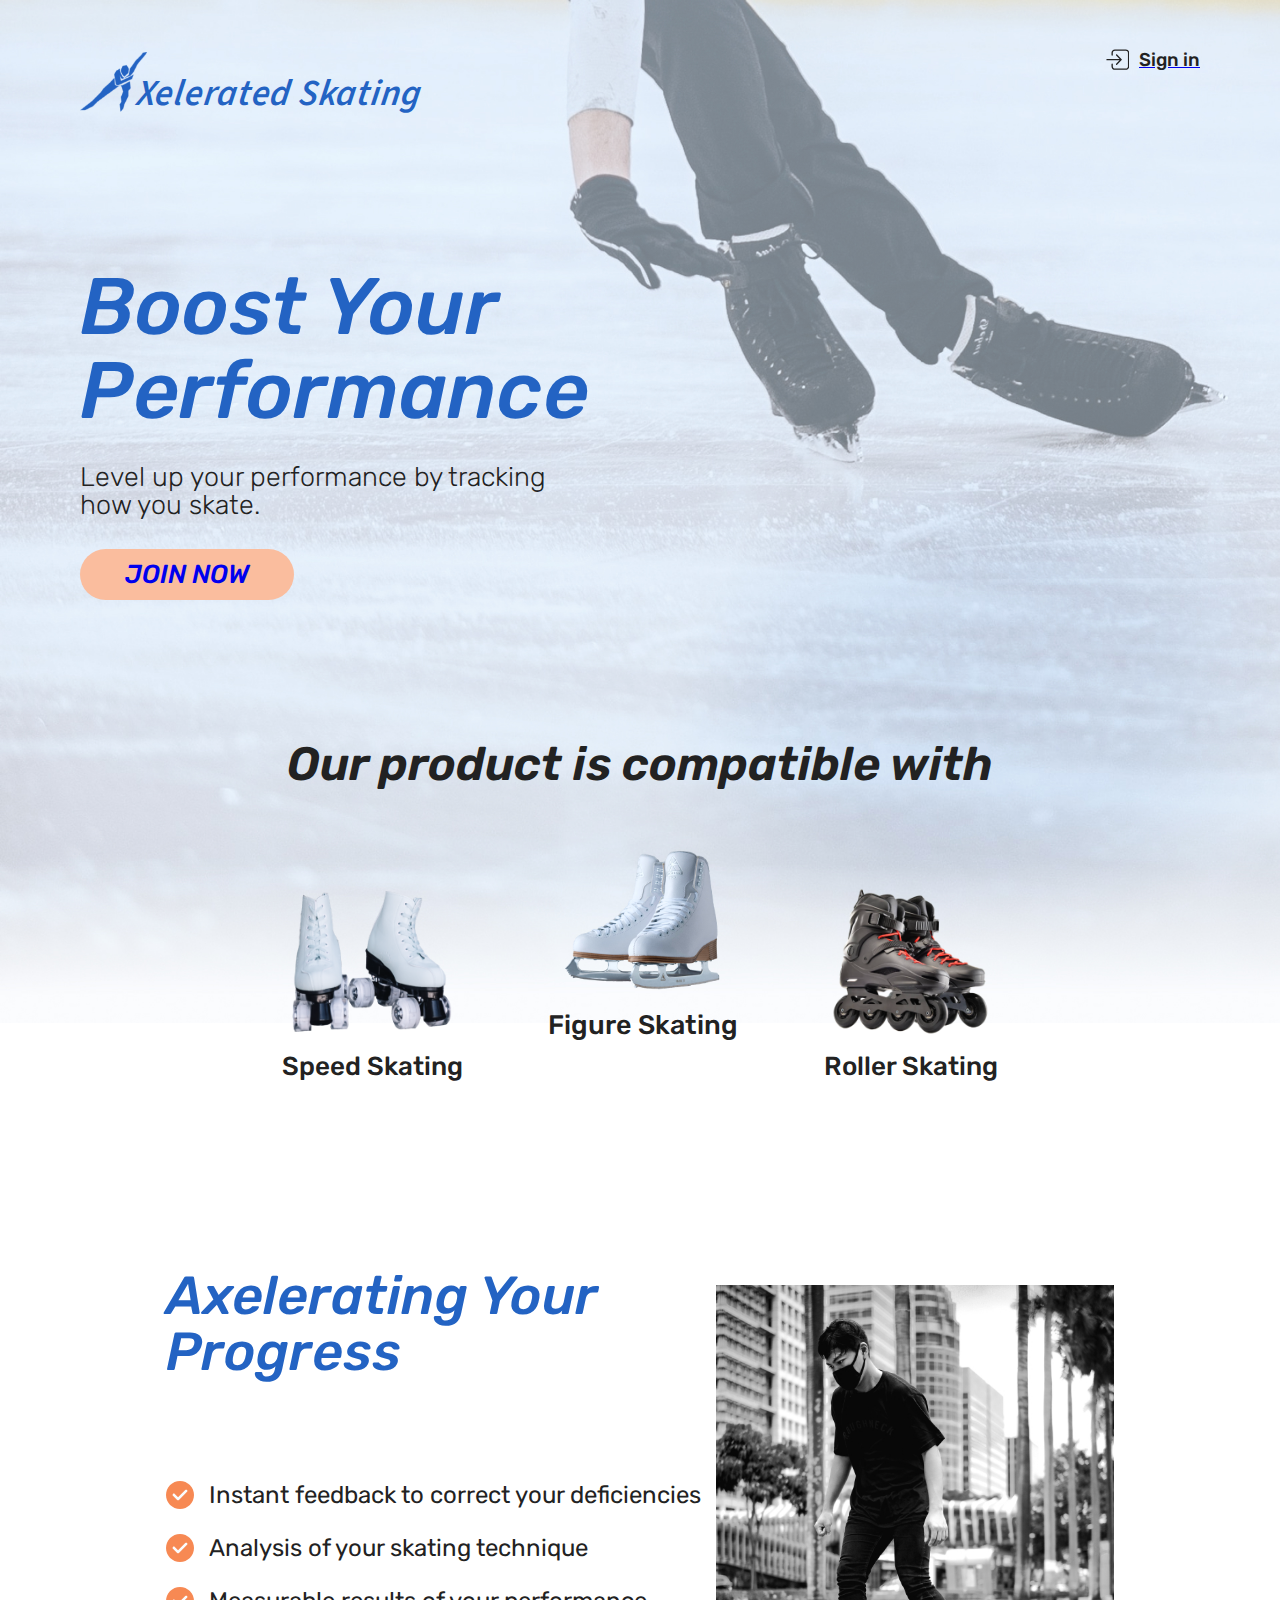
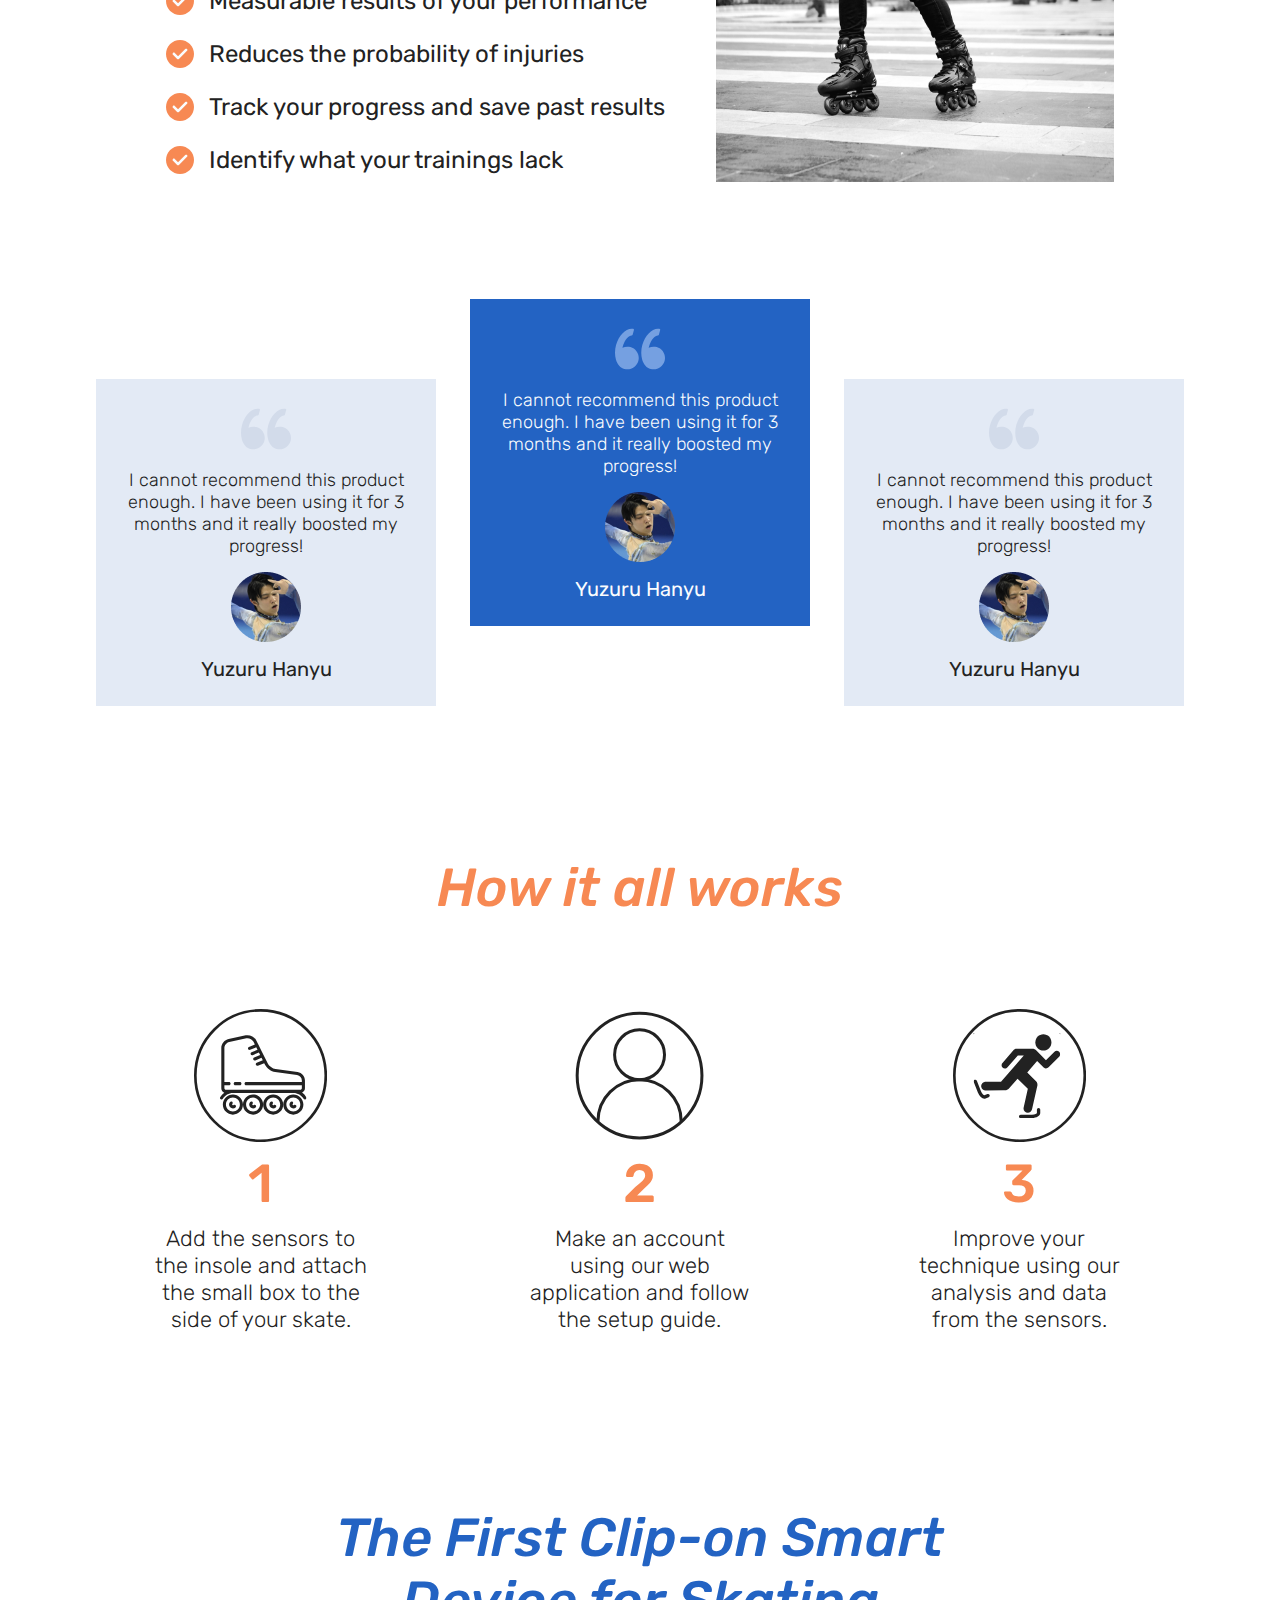
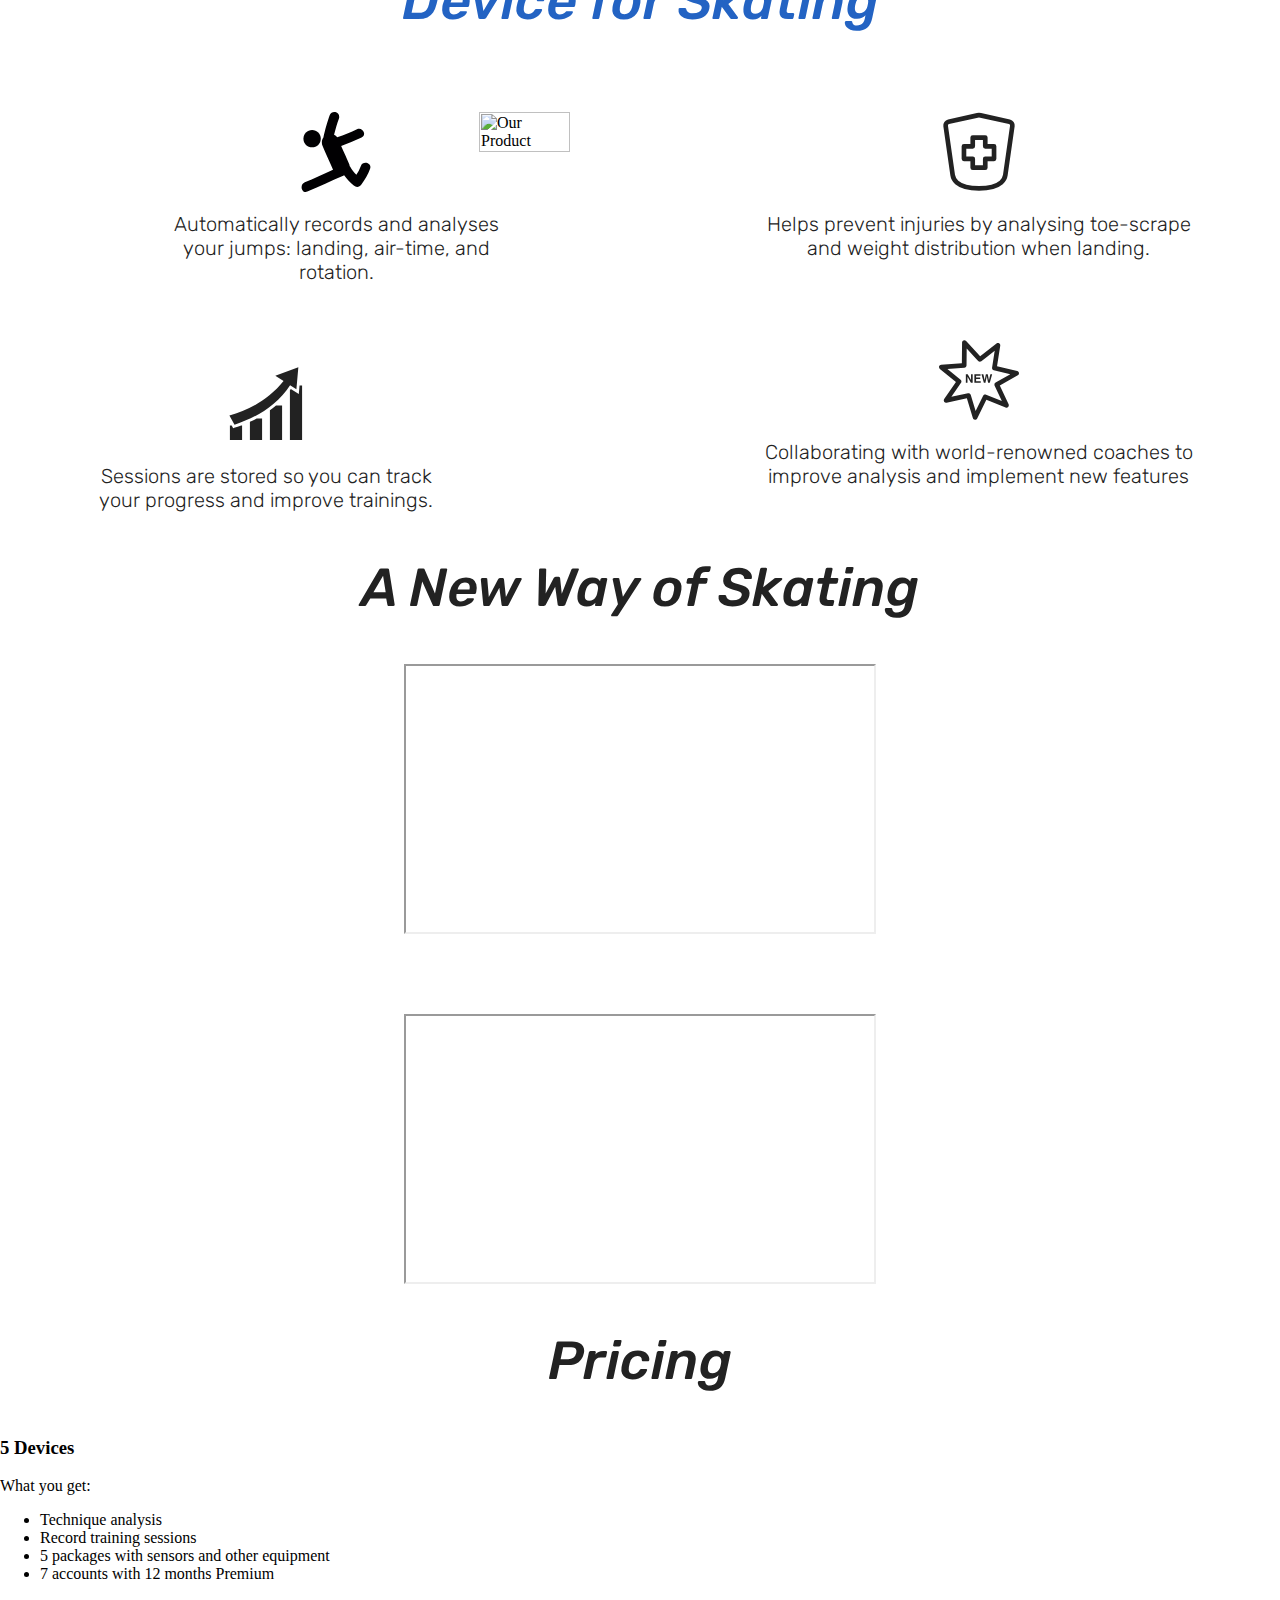
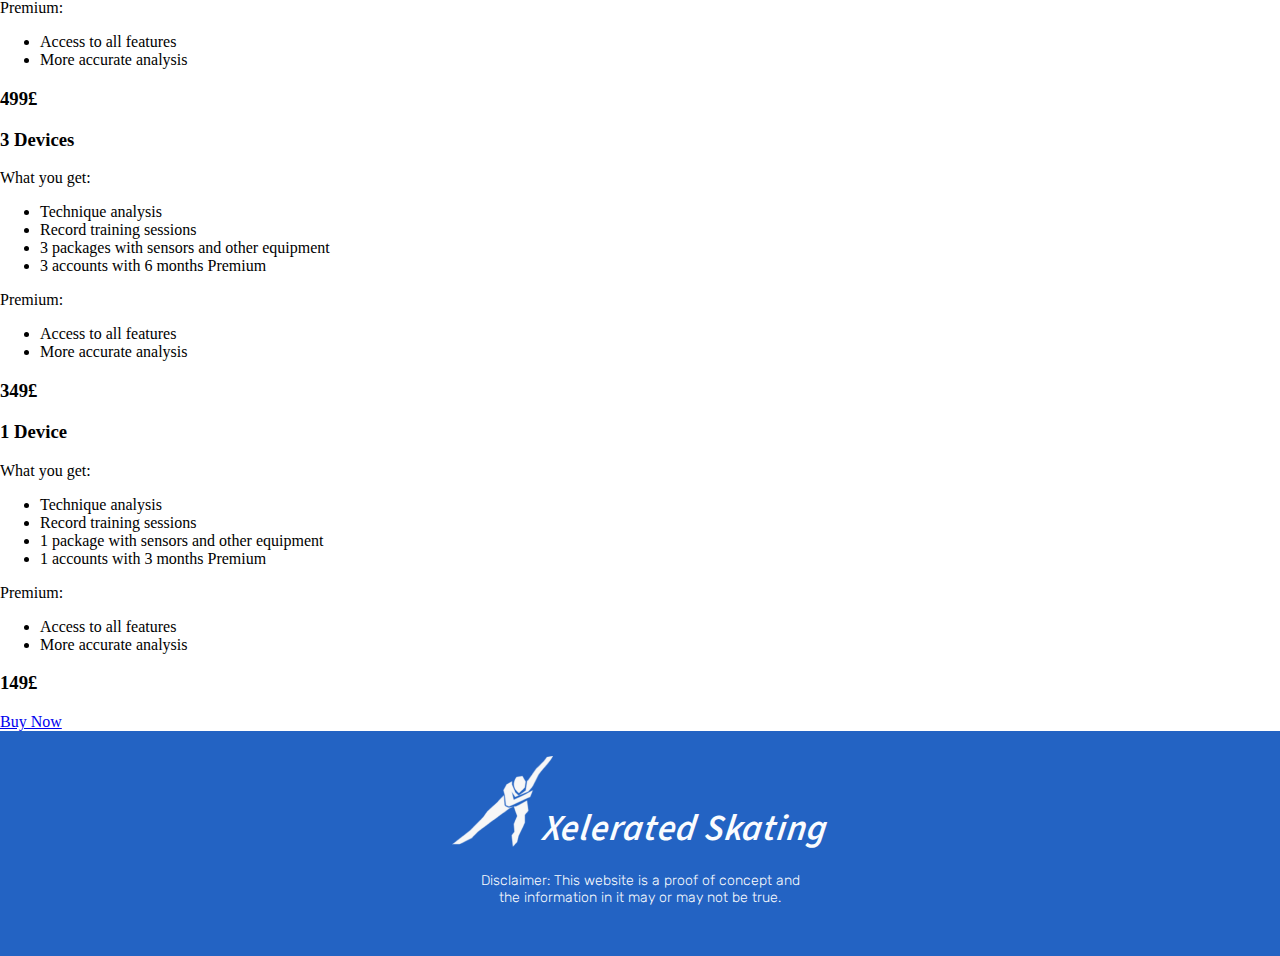
==== commit 5cc09498: "Added second video" ====
--- a/Front-end/HomeMarketing.html
+++ b/Front-end/HomeMarketing.html
@@ -2,10 +2,11 @@
 <head>
     <meta charset="UTF-8">
     <meta http-equiv="X-UA-Compatible" content="IE=edge">
-    <meta name="viewport" content="width=1920, initial-scale=1.0">
-    <link rel="stylesheet" href="style-home.css">
-    <link rel="preconnect" href="https://fonts.googleapis.com">
+    <meta name="viewport" content="width=device-width, initial-scale=1.0">
+    <link rel="stylesheet" href="HomeMarketingCSS.css"><link rel="preconnect" href="https://fonts.googleapis.com">
     <link rel="preconnect" href="https://fonts.gstatic.com" crossorigin>
+    <link href="https://fonts.googleapis.com/css2?family=Rubik:ital,wght@0,300;0,400;0,500;0,600;0,700;1,300;1,400;1,500;1,600;1,700&family=Source+Sans+3:ital,wght@1,600&display=swap" rel="stylesheet">
+    
     <title>Document</title>
 </head>
 <body>
@@ -15,7 +16,7 @@
             <div class="logo">
                 <img src="Logo.png" alt="Logo"><p>Xelerated Skating</p>
             </div>
-            <div class="signIn">
+            <a href="AppHome.html" class="signInLink"><div class="signIn">
                 <svg viewBox="0 0 35 35" fill="none" xmlns="http://www.w3.org/2000/svg">
                     <g clip-path="url(#clip0_98_24)">
                     <path d="M35 27.7239V7.27616C35 4.45862 32.7014 2.16011 29.8839 2.16011H13.3577C10.5401 2.16011 8.24164 4.45862 8.24164 7.27616V10.588C8.24164 11.1482 8.69475 11.6013 9.25496 11.6013C9.81517 11.6013 10.2683 11.1482 10.2683 10.588V7.27616C10.2683 5.57081 11.6606 4.17852 13.3659 4.17852H29.8839C31.5893 4.17852 32.9816 5.57081 32.9816 7.27616V27.7239C32.9816 29.4292 31.5893 30.8215 29.8839 30.8215H13.3577C11.6523 30.8215 10.26 29.4292 10.26 27.7239V24.412C10.26 23.8518 9.80693 23.3987 9.24672 23.3987C8.68651 23.3987 8.2334 23.8518 8.2334 24.412V27.7239C8.2334 30.5414 10.5319 32.8399 13.3494 32.8399H29.8839C32.7014 32.8399 35 30.5496 35 27.7239Z" fill="#222222"/>
@@ -28,11 +29,11 @@
                     </defs>
                 </svg>
                 <p>Sign in</p>
-            </div>
+            </div></a>
         </div> 
         <h1 class="heroTitle">Boost Your Performance</h1>
         <p class="heroDesc">Level up your performance by tracking how you skate.</p>
-        <a class="joinLink" href="#"><div class="buttonJoin">Join Now</div></a>
+        <div class="buttonJoin"><a class="joinLink" href="#">Join Now</a></div>
         <h2 class="titleComp">Our product is compatible with</h2>
         <div class="compSkates">
             <div class="cSkate skateImgSmall">
@@ -50,45 +51,51 @@
         <div class="sec2text">
             <h2 class="sec2title">Axelerating Your Progress</h2>
             <div class="tickReason">
-                <svg viewBox="0 0 40 40" fill="none" xmlns="http://www.w3.org/2000/svg">
-                    <path d="M20 0C8.972 0 0 8.972 0 20C0 31.028 8.972 40 20 40C31.028 40 40 31.028 40 20C40 8.972 31.028 0 20 0Z" fill="#F78953"/>
-                    <path d="M27.4996 12.929L17.2142 23.2142L12.5003 18.5001C11.7904 17.7902 10.6391 17.7901 9.92903 18.5C9.21897 19.2101 9.21897 20.3612 9.92903 21.0713L15.9285 27.071C16.2695 27.412 16.7319 27.6036 17.2141 27.6036C17.2142 27.6036 17.2141 27.6036 17.2142 27.6036C17.6964 27.6036 18.1588 27.412 18.4998 27.0712L30.0709 15.5004C30.7809 14.7903 30.7809 13.6392 30.0709 12.9291C29.3608 12.219 28.2096 12.2189 27.4996 12.929Z" fill="#FAFCFE"/>
-                </svg>
+                <div>
+                <svg viewBox="0 0 40 40" fill="none" xmlns="http://www.w3.org/2000/svg">
+                    <path d="M20 0C8.972 0 0 8.972 0 20C0 31.028 8.972 40 20 40C31.028 40 40 31.028 40 20C40 8.972 31.028 0 20 0Z" fill="#F78953"/>
+                    <path d="M27.4996 12.929L17.2142 23.2142L12.5003 18.5001C11.7904 17.7902 10.6391 17.7901 9.92903 18.5C9.21897 19.2101 9.21897 20.3612 9.92903 21.0713L15.9285 27.071C16.2695 27.412 16.7319 27.6036 17.2141 27.6036C17.2142 27.6036 17.2141 27.6036 17.2142 27.6036C17.6964 27.6036 18.1588 27.412 18.4998 27.0712L30.0709 15.5004C30.7809 14.7903 30.7809 13.6392 30.0709 12.9291C29.3608 12.219 28.2096 12.2189 27.4996 12.929Z" fill="#FAFCFE"/>
+                </svg></div>
                 <p>Instant feedback to correct your deficiencies</p>
             </div>
             <div class="tickReason">
-                <svg viewBox="0 0 40 40" fill="none" xmlns="http://www.w3.org/2000/svg">
-                    <path d="M20 0C8.972 0 0 8.972 0 20C0 31.028 8.972 40 20 40C31.028 40 40 31.028 40 20C40 8.972 31.028 0 20 0Z" fill="#F78953"/>
-                    <path d="M27.4996 12.929L17.2142 23.2142L12.5003 18.5001C11.7904 17.7902 10.6391 17.7901 9.92903 18.5C9.21897 19.2101 9.21897 20.3612 9.92903 21.0713L15.9285 27.071C16.2695 27.412 16.7319 27.6036 17.2141 27.6036C17.2142 27.6036 17.2141 27.6036 17.2142 27.6036C17.6964 27.6036 18.1588 27.412 18.4998 27.0712L30.0709 15.5004C30.7809 14.7903 30.7809 13.6392 30.0709 12.9291C29.3608 12.219 28.2096 12.2189 27.4996 12.929Z" fill="#FAFCFE"/>
-                </svg>
+                <div>
+                <svg viewBox="0 0 40 40" fill="none" xmlns="http://www.w3.org/2000/svg">
+                    <path d="M20 0C8.972 0 0 8.972 0 20C0 31.028 8.972 40 20 40C31.028 40 40 31.028 40 20C40 8.972 31.028 0 20 0Z" fill="#F78953"/>
+                    <path d="M27.4996 12.929L17.2142 23.2142L12.5003 18.5001C11.7904 17.7902 10.6391 17.7901 9.92903 18.5C9.21897 19.2101 9.21897 20.3612 9.92903 21.0713L15.9285 27.071C16.2695 27.412 16.7319 27.6036 17.2141 27.6036C17.2142 27.6036 17.2141 27.6036 17.2142 27.6036C17.6964 27.6036 18.1588 27.412 18.4998 27.0712L30.0709 15.5004C30.7809 14.7903 30.7809 13.6392 30.0709 12.9291C29.3608 12.219 28.2096 12.2189 27.4996 12.929Z" fill="#FAFCFE"/>
+                </svg></div>
                 <p>Analysis of your skating technique</p>
             </div>
             <div class="tickReason">
-                <svg viewBox="0 0 40 40" fill="none" xmlns="http://www.w3.org/2000/svg">
-                    <path d="M20 0C8.972 0 0 8.972 0 20C0 31.028 8.972 40 20 40C31.028 40 40 31.028 40 20C40 8.972 31.028 0 20 0Z" fill="#F78953"/>
-                    <path d="M27.4996 12.929L17.2142 23.2142L12.5003 18.5001C11.7904 17.7902 10.6391 17.7901 9.92903 18.5C9.21897 19.2101 9.21897 20.3612 9.92903 21.0713L15.9285 27.071C16.2695 27.412 16.7319 27.6036 17.2141 27.6036C17.2142 27.6036 17.2141 27.6036 17.2142 27.6036C17.6964 27.6036 18.1588 27.412 18.4998 27.0712L30.0709 15.5004C30.7809 14.7903 30.7809 13.6392 30.0709 12.9291C29.3608 12.219 28.2096 12.2189 27.4996 12.929Z" fill="#FAFCFE"/>
-                </svg>
+                <div>
+                <svg viewBox="0 0 40 40" fill="none" xmlns="http://www.w3.org/2000/svg">
+                    <path d="M20 0C8.972 0 0 8.972 0 20C0 31.028 8.972 40 20 40C31.028 40 40 31.028 40 20C40 8.972 31.028 0 20 0Z" fill="#F78953"/>
+                    <path d="M27.4996 12.929L17.2142 23.2142L12.5003 18.5001C11.7904 17.7902 10.6391 17.7901 9.92903 18.5C9.21897 19.2101 9.21897 20.3612 9.92903 21.0713L15.9285 27.071C16.2695 27.412 16.7319 27.6036 17.2141 27.6036C17.2142 27.6036 17.2141 27.6036 17.2142 27.6036C17.6964 27.6036 18.1588 27.412 18.4998 27.0712L30.0709 15.5004C30.7809 14.7903 30.7809 13.6392 30.0709 12.9291C29.3608 12.219 28.2096 12.2189 27.4996 12.929Z" fill="#FAFCFE"/>
+                </svg></div>
                 <p>Measurable results of your performance</p>
             </div>
             <div class="tickReason">
-                <svg viewBox="0 0 40 40" fill="none" xmlns="http://www.w3.org/2000/svg">
-                    <path d="M20 0C8.972 0 0 8.972 0 20C0 31.028 8.972 40 20 40C31.028 40 40 31.028 40 20C40 8.972 31.028 0 20 0Z" fill="#F78953"/>
-                    <path d="M27.4996 12.929L17.2142 23.2142L12.5003 18.5001C11.7904 17.7902 10.6391 17.7901 9.92903 18.5C9.21897 19.2101 9.21897 20.3612 9.92903 21.0713L15.9285 27.071C16.2695 27.412 16.7319 27.6036 17.2141 27.6036C17.2142 27.6036 17.2141 27.6036 17.2142 27.6036C17.6964 27.6036 18.1588 27.412 18.4998 27.0712L30.0709 15.5004C30.7809 14.7903 30.7809 13.6392 30.0709 12.9291C29.3608 12.219 28.2096 12.2189 27.4996 12.929Z" fill="#FAFCFE"/>
-                </svg>
+                <div>
+                <svg viewBox="0 0 40 40" fill="none" xmlns="http://www.w3.org/2000/svg">
+                    <path d="M20 0C8.972 0 0 8.972 0 20C0 31.028 8.972 40 20 40C31.028 40 40 31.028 40 20C40 8.972 31.028 0 20 0Z" fill="#F78953"/>
+                    <path d="M27.4996 12.929L17.2142 23.2142L12.5003 18.5001C11.7904 17.7902 10.6391 17.7901 9.92903 18.5C9.21897 19.2101 9.21897 20.3612 9.92903 21.0713L15.9285 27.071C16.2695 27.412 16.7319 27.6036 17.2141 27.6036C17.2142 27.6036 17.2141 27.6036 17.2142 27.6036C17.6964 27.6036 18.1588 27.412 18.4998 27.0712L30.0709 15.5004C30.7809 14.7903 30.7809 13.6392 30.0709 12.9291C29.3608 12.219 28.2096 12.2189 27.4996 12.929Z" fill="#FAFCFE"/>
+                </svg></div>
                 <p>Reduces the probability of injuries</p>
             </div>
             <div class="tickReason">
-                <svg viewBox="0 0 40 40" fill="none" xmlns="http://www.w3.org/2000/svg">
-                    <path d="M20 0C8.972 0 0 8.972 0 20C0 31.028 8.972 40 20 40C31.028 40 40 31.028 40 20C40 8.972 31.028 0 20 0Z" fill="#F78953"/>
-                    <path d="M27.4996 12.929L17.2142 23.2142L12.5003 18.5001C11.7904 17.7902 10.6391 17.7901 9.92903 18.5C9.21897 19.2101 9.21897 20.3612 9.92903 21.0713L15.9285 27.071C16.2695 27.412 16.7319 27.6036 17.2141 27.6036C17.2142 27.6036 17.2141 27.6036 17.2142 27.6036C17.6964 27.6036 18.1588 27.412 18.4998 27.0712L30.0709 15.5004C30.7809 14.7903 30.7809 13.6392 30.0709 12.9291C29.3608 12.219 28.2096 12.2189 27.4996 12.929Z" fill="#FAFCFE"/>
-                </svg>
+                <div>
+                <svg viewBox="0 0 40 40" fill="none" xmlns="http://www.w3.org/2000/svg">
+                    <path d="M20 0C8.972 0 0 8.972 0 20C0 31.028 8.972 40 20 40C31.028 40 40 31.028 40 20C40 8.972 31.028 0 20 0Z" fill="#F78953"/>
+                    <path d="M27.4996 12.929L17.2142 23.2142L12.5003 18.5001C11.7904 17.7902 10.6391 17.7901 9.92903 18.5C9.21897 19.2101 9.21897 20.3612 9.92903 21.0713L15.9285 27.071C16.2695 27.412 16.7319 27.6036 17.2141 27.6036C17.2142 27.6036 17.2141 27.6036 17.2142 27.6036C17.6964 27.6036 18.1588 27.412 18.4998 27.0712L30.0709 15.5004C30.7809 14.7903 30.7809 13.6392 30.0709 12.9291C29.3608 12.219 28.2096 12.2189 27.4996 12.929Z" fill="#FAFCFE"/>
+                </svg></div>
                 <p>Track your progress and save past results</p>
             </div>
             <div class="tickReason">
-                <svg viewBox="0 0 40 40" fill="none" xmlns="http://www.w3.org/2000/svg">
-                    <path d="M20 0C8.972 0 0 8.972 0 20C0 31.028 8.972 40 20 40C31.028 40 40 31.028 40 20C40 8.972 31.028 0 20 0Z" fill="#F78953"/>
-                    <path d="M27.4996 12.929L17.2142 23.2142L12.5003 18.5001C11.7904 17.7902 10.6391 17.7901 9.92903 18.5C9.21897 19.2101 9.21897 20.3612 9.92903 21.0713L15.9285 27.071C16.2695 27.412 16.7319 27.6036 17.2141 27.6036C17.2142 27.6036 17.2141 27.6036 17.2142 27.6036C17.6964 27.6036 18.1588 27.412 18.4998 27.0712L30.0709 15.5004C30.7809 14.7903 30.7809 13.6392 30.0709 12.9291C29.3608 12.219 28.2096 12.2189 27.4996 12.929Z" fill="#FAFCFE"/>
-                </svg>
+                <div>
+                <svg viewBox="0 0 40 40" fill="none" xmlns="http://www.w3.org/2000/svg">
+                    <path d="M20 0C8.972 0 0 8.972 0 20C0 31.028 8.972 40 20 40C31.028 40 40 31.028 40 20C40 8.972 31.028 0 20 0Z" fill="#F78953"/>
+                    <path d="M27.4996 12.929L17.2142 23.2142L12.5003 18.5001C11.7904 17.7902 10.6391 17.7901 9.92903 18.5C9.21897 19.2101 9.21897 20.3612 9.92903 21.0713L15.9285 27.071C16.2695 27.412 16.7319 27.6036 17.2141 27.6036C17.2142 27.6036 17.2141 27.6036 17.2142 27.6036C17.6964 27.6036 18.1588 27.412 18.4998 27.0712L30.0709 15.5004C30.7809 14.7903 30.7809 13.6392 30.0709 12.9291C29.3608 12.219 28.2096 12.2189 27.4996 12.929Z" fill="#FAFCFE"/>
+                </svg></div>
                 <p>Identify what your trainings lack</p>
             </div>
         </div>
@@ -205,7 +212,7 @@
         <h2>The First Clip-on Smart Device for Skating</h2>
         <div class="sec5row">
             <div class="sec5col1">
-                <div class="sec5feature">
+                <div class="sec5feature firstFeature">
                     <svg viewBox="0 0 120 120" fill="none" xmlns="http://www.w3.org/2000/svg">
                         <g clip-path="url(#clip0_143_198)">
                         <path d="M97.1335 81.1985C95.5013 85.767 93.1677 90.0154 90.5621 94.1012C86.991 90.5168 83.7747 86.6257 81.3477 82.1079C81.097 81.6385 80.8037 81.2305 80.505 80.8598C80.3476 79.7396 80.0462 78.6275 79.5769 77.5447C77.1286 71.9148 75.0083 67.1996 72.9521 62.6284C71.2186 58.7666 69.5331 55.0222 67.7435 50.9338C77.734 47.128 88.0925 42.9462 98.3629 38.1377C101.273 36.7775 102.659 34.0519 101.99 31.0302C101.219 27.5765 98.0589 24.9709 94.6425 24.9709C93.5731 24.9709 92.509 25.2136 91.4822 25.6963C82.0705 30.1021 72.5574 33.9479 61.8202 38.0017C60.5641 36.3188 58.9399 35.004 57.1077 34.1239C59.2413 25.5976 62.1563 15.5538 64.3298 9.97721C65.794 6.21146 63.9324 1.96832 60.1667 0.498825C56.3956 -0.965338 52.1578 0.896202 50.6883 4.66195C47.4933 12.8655 43.2341 28.3499 41.0952 38.3004C38.663 41.7754 37.9936 46.3759 39.7484 50.5791C43.4902 59.5641 46.4558 66.1541 49.5895 73.1256C51.4511 77.262 53.3793 81.5638 55.5502 86.5324C41.506 92.7544 26.5256 99.9179 13.2095 105.406C4.66986 108.927 8.40628 122.995 17.0712 119.421C34.0678 112.41 53.8087 102.657 70.8079 95.6507C71.3119 95.44 71.768 95.1867 72.1894 94.912C76.2538 100.67 81.3504 105.689 86.663 110.308C90.4074 113.565 95.2559 112.818 98.0776 108.842C103.369 101.379 108.052 93.7225 111.148 85.0789C114.325 76.2166 100.275 72.4428 97.1335 81.1985Z" fill="#010002"/>
@@ -226,7 +233,7 @@
                     <p>Sessions are stored so you can track your progress and improve trainings.</p>
                 </div>
             </div>
-            <img src="product.png" alt="Our Product">
+            <img class="productSec5" src="productClean.png" alt="Our Product">
             <div class="sec5col3">
                 <div class="sec5feature">
                     <svg viewBox="0 0 120 120" fill="none" xmlns="http://www.w3.org/2000/svg">
@@ -254,33 +261,69 @@
             </div>
         </div>
     </div>
-    <h2 class="videoTitle">Easy 3-Step Process</h2>
-    <!-- video -->
+    <h2 class="videoTitle">A New Way of Skating</h2>
+    <iframe style="width: clamp(325px, 36.5vw, 750px); height: clamp(180px, 20.8vw, 430px); margin: auto; display: block; margin-bottom: clamp(80px, 5.2vw, 120px);" src="https://www.youtube.com/embed/HrBdJSg7nH4"></iframe>
+    <iframe style="width: clamp(325px, 36.5vw, 750px); height: clamp(180px, 20.8vw, 430px); margin: auto; display: block;" src="https://www.youtube.com/embed/j0mV16UcdYo"></iframe>
     <div class="pricing">
         <h2>Pricing</h2>
-        <div class="priceCat">
-            <h3>3 Devices</h3>
-            <p>What you get:</p>
-            <ul>
-                <li>Technique analysis</li>
-                <li>Record training sessions</li>
-            </ul>
-            <p>Premium:</p>
-            <ul>
-                <li>Access to all features</li>
-                <li>More accurate analysis</li>
-            </ul>
-            <h3 class="price">349£</h3>
-        </div>
+        <div class="priceCats">
+            <div class="priceCat">
+                <h3>5 Devices</h3>
+                <p>What you get:</p>
+                <ul>
+                    <li>Technique analysis</li>
+                    <li>Record training sessions</li>
+                    <li>5 packages with sensors and other equipment</li>
+                    <li class="boldLi">7 accounts with 12 months Premium</li>
+                </ul>
+                <p>Premium:</p>
+                <ul>
+                    <li class="boldLi">Access to all features</li>
+                    <li class="boldLi">More accurate analysis</li>
+                </ul>
+                <h3 class="price">499£</h3>
+            </div>
+            <div class="middleCat">
+                <h3>3 Devices</h3>
+                <p>What you get:</p>
+                <ul>
+                    <li>Technique analysis</li>
+                    <li>Record training sessions</li>
+                    <li>3 packages with sensors and other equipment</li>
+                    <li class="boldLi">3 accounts with 6 months Premium</li>
+                </ul>
+                <p>Premium:</p>
+                <ul>
+                    <li class="boldLi">Access to all features</li>
+                    <li class="boldLi">More accurate analysis</li>
+                </ul>
+                <h3 class="price">349£</h3>
+            </div>
+            <div class="priceCat">
+                <h3>1 Device</h3>
+                <p>What you get:</p>
+                <ul>
+                    <li>Technique analysis</li>
+                    <li>Record training sessions</li>
+                    <li>1 package with sensors and other equipment</li>
+                    <li class="boldLi">1 accounts with 3 months Premium</li>
+                </ul>
+                <p>Premium:</p>
+                <ul>
+                    <li class="boldLi">Access to all features</li>
+                    <li class="boldLi">More accurate analysis</li>
+                </ul>
+                <h3 class="price">149£</h3>
+            </div>
+        </div>
+        <div class="buttonBuy"><a href="#" class="buttonBuyLink">Buy Now</a></div>
+    </div>
 
-        <a href="#"><div class="buttonBuy">Buy Now</div></a>
-    </div>
-
-    <div class="Footer">
-        <div class="logo">
+    <div class="footer">
+        <div class="logoFooter">
             <img src="logoWhite.png" alt="Logo"><p>Xelerated Skating</p>
         </div>
-        <p class="disclaimer">Disclaimer: This website is a proof of concept and the information in it may or may not be true.</p>
+        <p class="disclaimer">Disclaimer: This website is a proof of concept and<br>the information in it may or may not be true.</p>
     </div>
 </body>
 </html>
--- a/Front-end/HomeMarketingCSS.css
+++ b/Front-end/HomeMarketingCSS.css
@@ -0,0 +1,433 @@
+@import url('https://fonts.googleapis.com/css2?family=Rubik:ital,wght@0,300;0,400;0,500;0,600;0,700;1,300;1,400;1,500;1,600;1,700&family=Source+Sans+3:ital,wght@1,600&display=swap');
+
+
+body{
+    padding: 0px;
+    margin: 0px;
+}
+
+.heroSec{
+    position: relative;
+}
+
+.heroImg{
+    position: absolute;
+    width: 100%;
+    height: auto;
+    z-index: -10;
+}
+
+.menu{
+    padding-top: 30px;
+    display: flex;
+    flex-direction: row;
+    justify-content: space-between;
+    width: 87.5%;
+    margin: auto;
+}
+
+.logo{
+    display: flex;
+    align-items: flex-end;
+}
+
+.logo img{
+    width: clamp(55px, 5.2vw, 120px);
+    height: clamp(50px, 4.7vw, 108px);
+}
+.logo p{
+    font-family: 'Source Sans 3', sans-serif;
+    font-size: clamp(30px, 2.87vw, 65px);
+    font-weight: 600;
+    font-style: italic;
+    color: #2363C3;
+    letter-spacing: 0.02em;
+    margin-left: -10px;
+    margin-bottom: -8px;
+    transform: skew(-7deg);
+}
+
+.signIn{
+    display: flex;
+    flex-direction: row;
+    align-items: center;
+}
+
+.signIn p{
+    font-family: 'Rubik', sans-serif;
+    font-size: clamp(16px, 1.45vw, 32px);
+    font-weight: 500;
+    color: #222222;
+}
+
+.signIn svg{
+    width: clamp(20px, 1.82vw, 40px);
+    margin-right: 10px;
+}
+
+.heroTitle{
+    font-family: 'Rubik', sans-serif;
+    font-size: clamp(45px, 6.25vw, 140px);
+    font-weight: 500;
+    font-style: italic;
+    color: #2363C3;
+    margin-top: 17vh;
+    margin-left: 6.25%;
+    width: 50%;
+    line-height: 1.05em;
+    margin-bottom: 0px;
+}
+
+.heroDesc{
+    font-family: 'Rubik', sans-serif;
+    font-size: clamp(24px, 2.1vw, 48px);
+    font-weight: 300;
+    color: #222222;
+    margin-top: 30px;
+    margin-left: 6.25%;
+    width: 40%;
+    line-height: 1.05em;
+    margin-bottom: clamp(40px, 2.86vw, 65px);
+}
+
+.joinLink{
+    text-decoration: none;
+}
+
+.buttonJoin{
+    font-family: 'Rubik', sans-serif;
+    font-size: clamp(26px, 1.67vw, 36px);
+    font-weight: 500;
+    font-style: italic;
+    text-transform: uppercase;
+    color: #222222;
+    margin-left: 6.25%;
+    border-radius: 40px;
+    padding: 10px clamp(45px, 3.1vw, 70px);
+    background-color: #FABD9E;
+    display: inline;
+}
+
+.titleComp{
+    font-family: 'Rubik', sans-serif;
+    font-size: clamp(38px, 3.65vw, 80px);
+    font-weight: 600;
+    font-style: italic;
+    color: #222222;
+    margin-top: 150px;
+    text-align: center;
+    margin-left: auto;
+    margin-right: auto;
+    line-height: 1.05em;
+    margin-bottom: 50px;
+}
+
+.compSkates{
+    display: flex;
+    flex-direction: row;
+    justify-content: space-between;
+    align-items: center;
+    width: 56%;
+    margin: auto;
+    align-items: flex-end;
+}
+
+.cSkate{
+    display: flex;
+    flex-direction: column;
+    align-items: center;
+}
+
+.skateImgSmall{
+    margin-bottom: -40px;
+}
+
+.cSkate p{
+    font-family: 'Rubik', sans-serif;
+    font-weight: 500;
+    color: #222222;
+    margin-top: 10px;
+    text-align: center;
+}
+
+.skateImgBig p{
+    font-size: clamp(26px, 2.1vw, 48px);
+}
+
+.skateImgSmall p{
+    font-size: clamp(26px, 1.67vw, 38px);
+}
+
+.skateImgBig img{
+    width: clamp(160px, 12vw, 250px);
+    height: auto;
+}
+
+.skateImgSmall img{
+    width: clamp(160px, 9.9vw, 210px);
+    height: auto;
+}
+
+.sec2{
+    display: flex;
+    flex-direction: row;
+    justify-content: space-between;
+    align-items: center;
+    width: 74%;
+    margin: clamp(130px, 15.6vw, 350px) auto auto auto;
+}
+
+.sec2 img{
+    width: 42%;
+    height: auto;
+}
+
+.sec2title{
+    font-family: 'Rubik', sans-serif;
+    font-size: clamp(42px, 4.2vw, 90px);
+    font-weight: 500;
+    font-style: italic;
+    color: #2363C3;
+    margin: 0px 0px 100px 0px;
+    line-height: 1.05em;
+}
+
+.tickReason{
+    display: flex;
+    align-items: center;
+    margin-bottom: 25px;
+    font-family: 'Rubik', sans-serif;
+    font-weight: normal;
+    font-size: clamp(24px, 1.67vw, 36px);
+    color: #222222;
+}
+
+.tickReason p{
+    margin: 0px;
+}
+
+.tickReason svg{
+    width: clamp(28px, 2.1vw, 48px);
+    margin-right: 15px;
+}
+
+.testimonials{
+    display: flex;
+    justify-content: space-between;
+    width: 85%;
+    margin: auto;
+    margin-top: clamp(100px, 6.8vw, 300px);
+}
+
+.testimonial{
+    width: 31.25%;
+    display: flex;
+    align-items: center;
+    flex-direction: column;
+    height: fit-content;
+}
+
+.testimonial.gray{
+    background-color: #E3EAF5;
+    margin-top: 80px;
+}
+.testimonial.blue{
+    background-color: #2363C3;
+}
+
+.testimonial.blue p, .testimonial.blue h3{
+    color: #FAFCFE;
+}
+
+.testimonial svg{
+    width: clamp(50px, 3.75vw, 70px);
+    margin-top: 25px;
+    margin-bottom: clamp(15px, 1.05vw, 25px);
+}
+
+.testimonial p{
+    font-family: 'Rubik', sans-serif;
+    font-weight: 300;
+    font-size: clamp(18px, 1.15vw, 24px);
+    color: #222222;
+    width: 84%;
+    text-align: center;
+    margin: 0px;
+}
+
+.testimonial h3{
+    font-family: 'Rubik', sans-serif;
+    font-weight: normal;
+    font-size: clamp(20px, 1.25vw, 28px);
+    color: #222222;
+    text-align: center;
+    margin: 15px 0px 25px 0px;
+}
+
+.testimonial img{
+    margin-top: 15px;
+}
+
+.sec4{
+    margin-top: clamp(150px, 11.5vw, 250px);
+}
+
+.sec4title{
+    font-family: 'Rubik', sans-serif;
+    font-size: clamp(40px, 4.2vw, 90px);
+    font-weight: 500;
+    font-style: italic;
+    color: #F78953;
+    margin: 0px 0px 90px 0px;
+    text-align: center;
+}
+
+.step svg{
+    width: clamp(130px, 10.4vw, 220px);
+}
+
+.steps{
+    display: flex;
+    justify-content: space-between;
+    width: 77%;
+    margin: auto;
+}
+
+.step{
+    display: flex;
+    flex-direction: column;
+    align-items: center;
+    width: 23%;
+}
+
+.step h3{ 
+    font-family: 'Rubik', sans-serif;
+    font-size: clamp(50px, 4.2vw, 90px);
+    font-weight: 500;
+    color: #F78953;
+    margin: 10px 0px;
+    text-align: center;
+}
+
+.step p{
+    font-family: 'Rubik', sans-serif;
+    font-size: clamp(22px, 1.35vw, 28px);
+    font-weight: 300;
+    color: #222222;
+    margin: 0px;
+    text-align: center;
+}
+
+.sec5{
+    margin-top: clamp(150px, 13.5vw, 300px);
+}
+
+.sec5 h2{
+    font-family: 'Rubik', sans-serif;
+    font-size: clamp(36px, 4.2vw, 90px);
+    font-weight: 500;
+    font-style: italic;
+    color: #2363C3;
+    margin: 0px auto clamp(80px, 5.7vw, 130px) auto;
+    text-align: center;
+    width: 57%;
+}
+
+.sec5row{
+    display: flex;
+    flex-direction: row;
+    justify-content: space-between;
+    width: 87%;
+    margin: auto;
+}
+
+.sec5feature{
+    display: flex;
+    flex-direction: column;
+    align-items: center;
+}
+
+.sec5feature:nth-child(odd){
+    margin-bottom: clamp(80px, 6.25vw, 130px);
+}
+
+.sec5feature.firstFeature{
+    position: relative;
+    left: clamp(70px, 5.2vw, 120px);
+}
+
+.sec5feature svg{
+    width: clamp(70px, 6.25vw, 140px);
+    margin-bottom: clamp(20px, 1.56vw, 35px);
+}
+
+.productSec5{
+    width: 40%;
+    margin-left: 30px;
+    margin-right: clamp(40px, 4.2vw, 90px);
+}
+
+.sec5feature p{
+    font-family: 'Rubik', sans-serif;
+    font-size: clamp(20px, 1.35vw, 28px);
+    font-weight: 300;
+    color: #222222;
+    margin: 0px;
+    text-align: center;
+}
+
+.videoTitle{
+    font-family: 'Rubik', sans-serif;
+    font-size: clamp(40px, 4.2vw, 90px);
+    font-weight: 500;
+    font-style: italic;
+    color: #222222;
+    margin: clamp(120px, 9.4vw, 210px) 0px clamp(70px, 4.7vw, 110   px) 0px;
+    text-align: center;
+}
+
+.pricing h2{
+    font-family: 'Rubik', sans-serif;
+    font-size: clamp(45px, 4.2vw, 90px);
+    font-weight: 500;
+    font-style: italic;
+    color: #222222;
+    margin: clamp(120px, 9.4vw, 210px) 0px clamp(70px, 4.7vw, 110   px) 0px;
+    text-align: center;
+}
+
+.footer{
+    width: 100%;
+    height: auto;
+    background-color: #2363C3;
+    display: flex;
+    flex-direction: column;
+    align-items: center;
+}
+
+.logoFooter{
+    margin: 25px auto;
+    display: flex;
+    align-items: flex-end;
+}
+
+.logoFooter p{
+    font-family: 'Source Sans 3', sans-serif;
+    font-size: clamp(30px, 2.87vw, 65px);
+    font-weight: 600;
+    font-style: italic;
+    color: #FAFCFE;
+    letter-spacing: 0.02em;
+    margin-left: -10px;
+    margin-bottom: -8px;
+    transform: skew(-7deg);
+}
+
+.disclaimer{
+    font-family: 'Rubik', sans-serif;
+    font-size: clamp(14px, 0.94vw, 20px);
+    font-weight: 300;
+    color: #FAFCFE;
+    margin: 0px 0px 50px 0px;
+    text-align: center;
+}
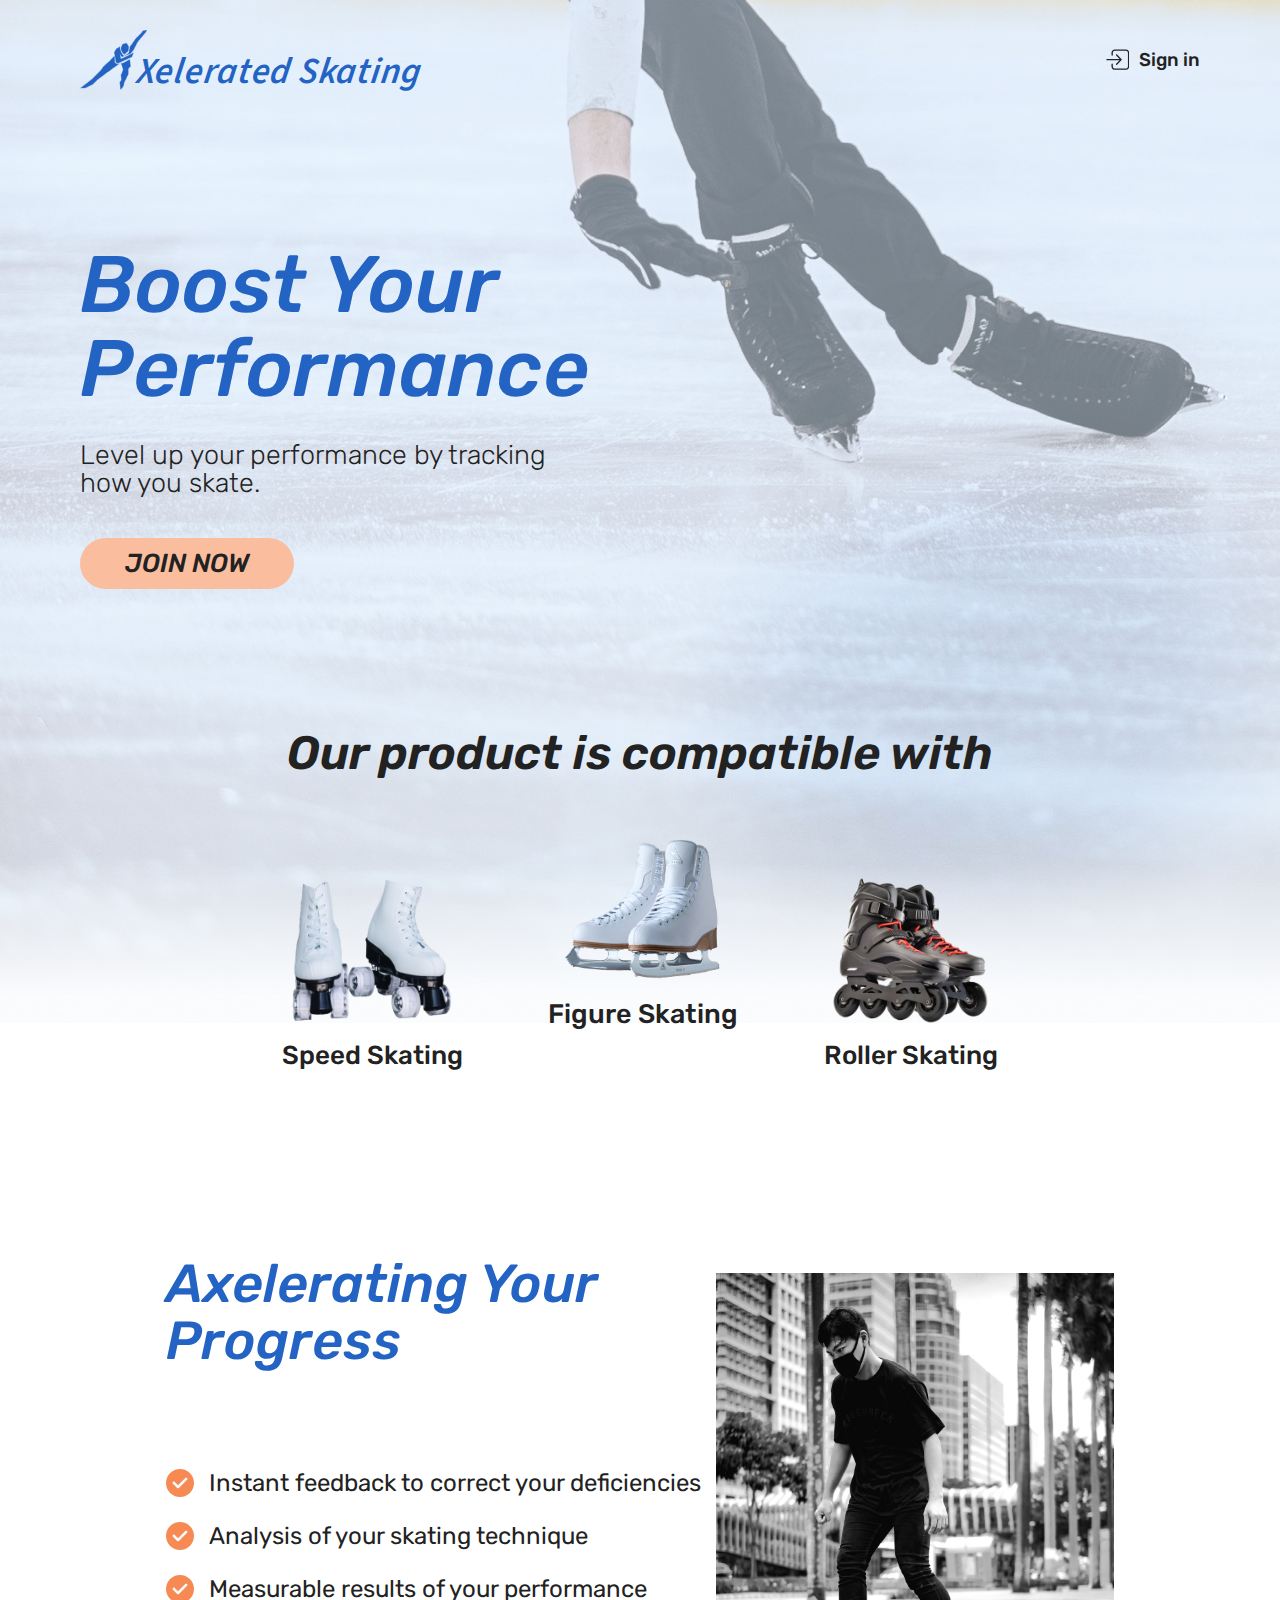
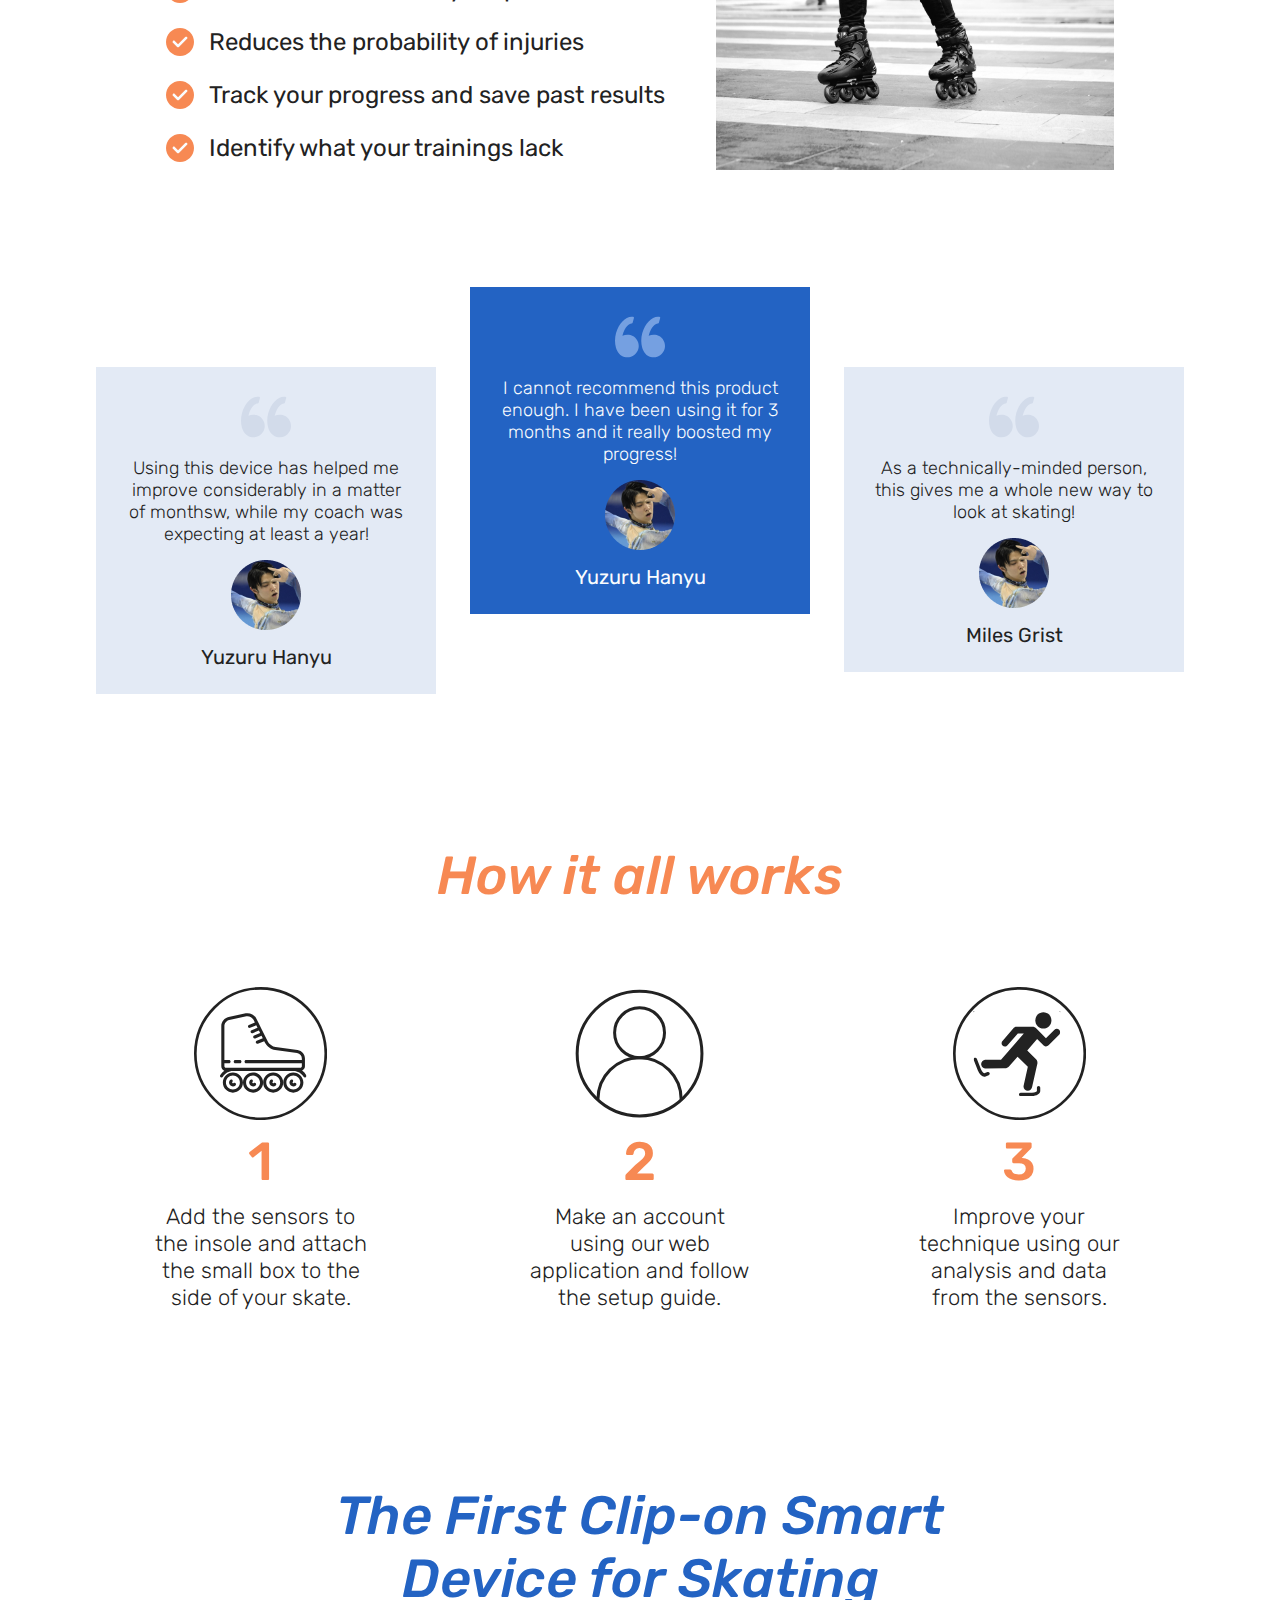
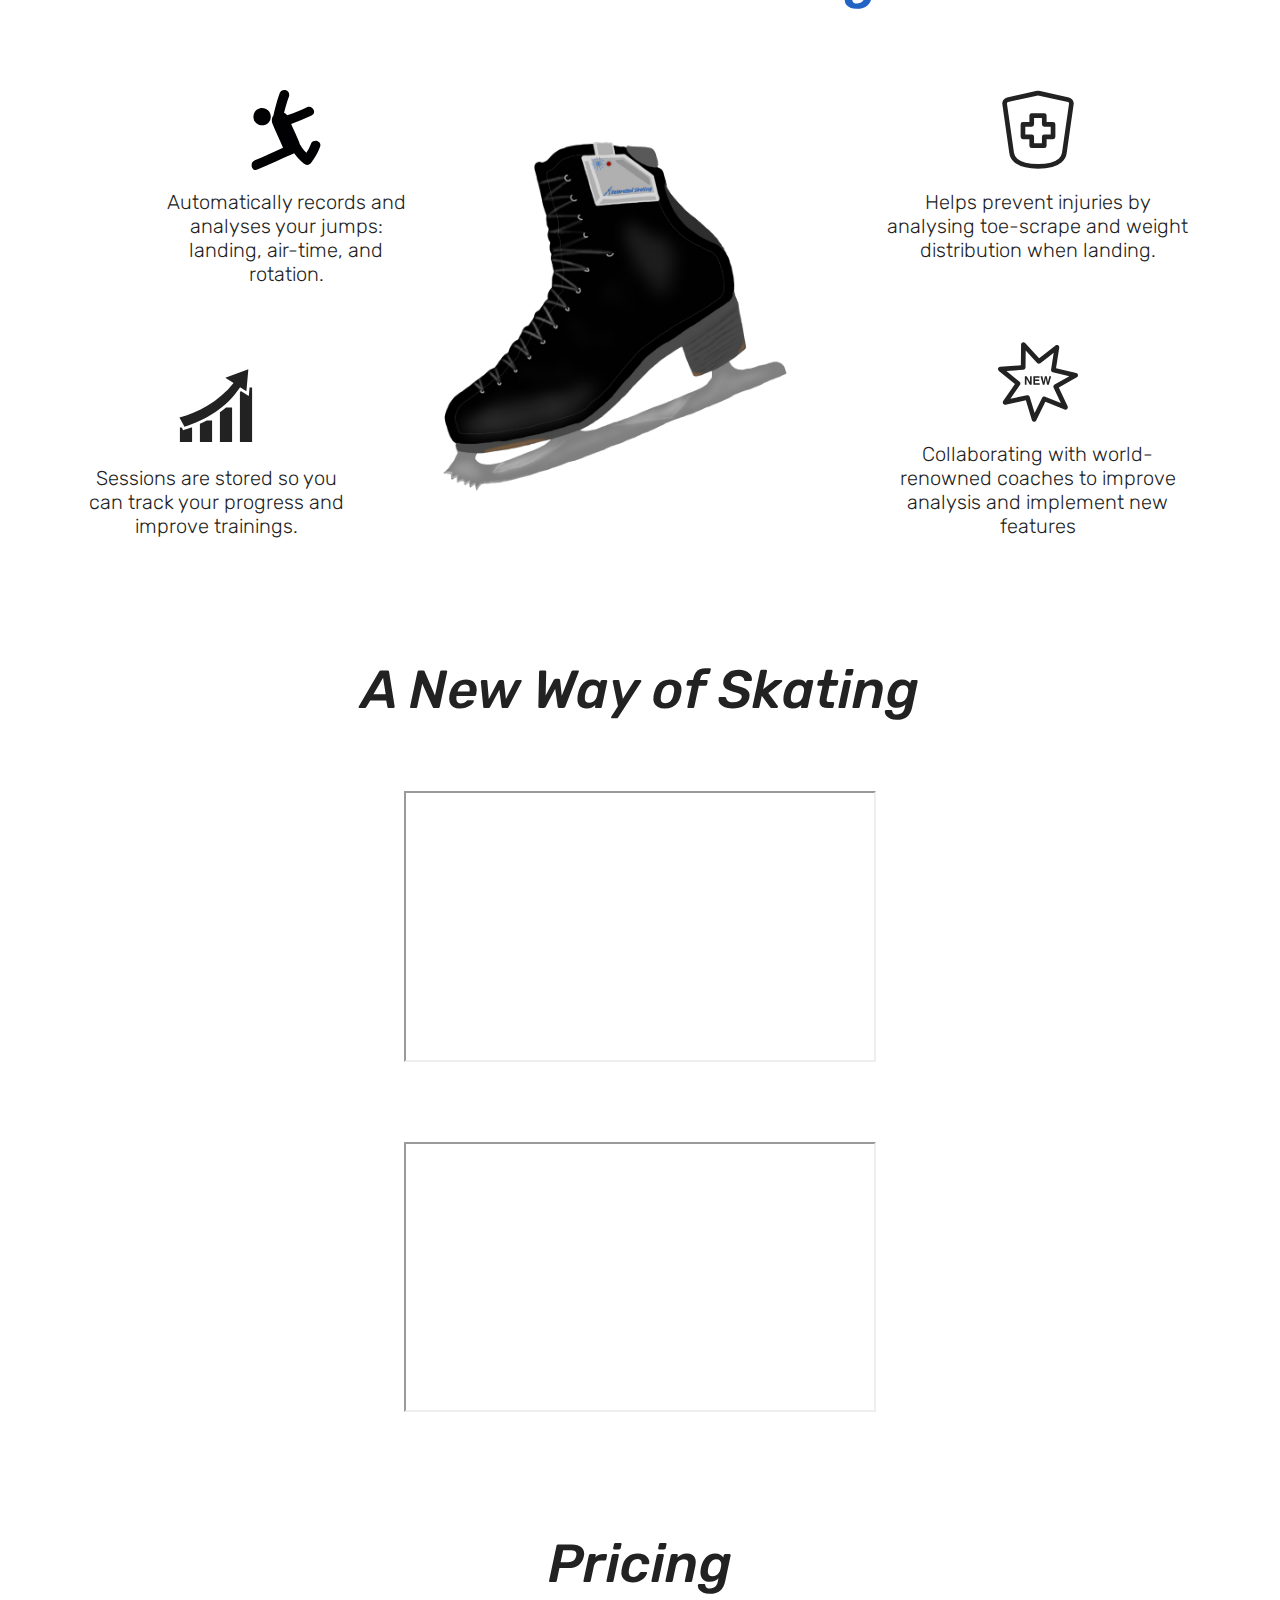
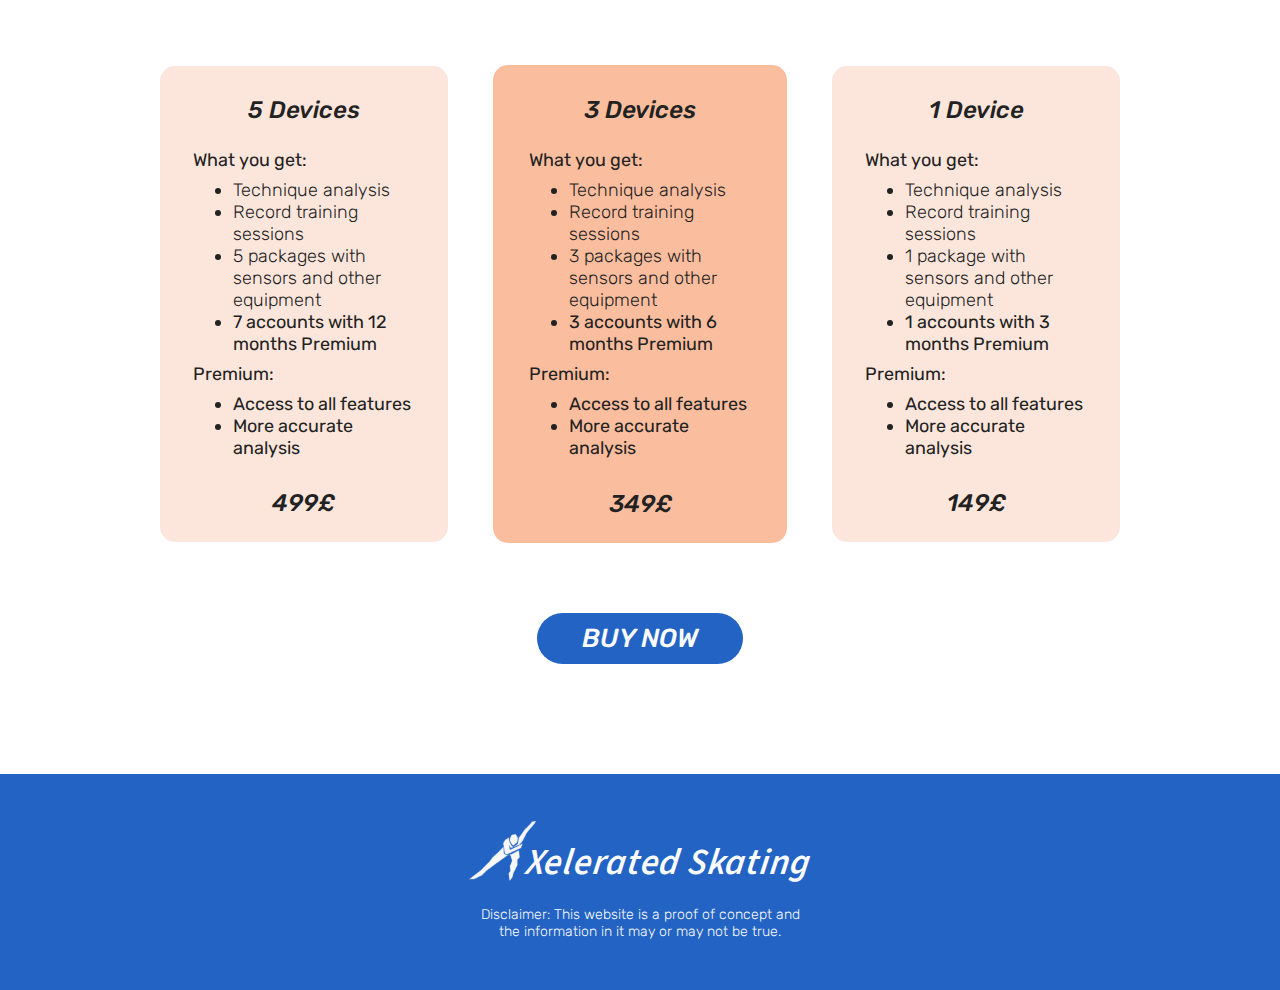
==== commit a153ce85: "Tidying up repo part II" ====
--- a/Front-end/HomeMarketing.html
+++ b/Front-end/HomeMarketing.html
@@ -114,7 +114,7 @@
                 </clipPath>
                 </defs>
             </svg>
-            <p>I cannot recommend this product enough. I have been using it for 3 months and it really boosted my progress!</p>
+            <p>Using this device has helped me improve considerably in a matter of monthsw, while my coach was expecting at least a year!</p>
             <img src="yuzuru.png" alt="Yuzuru Hanyu">
             <h3>Yuzuru Hanyu</h3>
         </div>
@@ -146,9 +146,9 @@
                 </clipPath>
                 </defs>
             </svg>
-            <p>I cannot recommend this product enough. I have been using it for 3 months and it really boosted my progress!</p>
+            <p>As a technically-minded person, this gives me a whole new way to look at skating!</p>
             <img src="yuzuru.png" alt="Yuzuru Hanyu">
-            <h3>Yuzuru Hanyu</h3>
+            <h3>Miles Grist</h3>
         </div>
     </div>
     <div class="sec4">
--- a/Front-end/HomeMarketingCSS.css
+++ b/Front-end/HomeMarketingCSS.css
@@ -45,12 +45,17 @@
     margin-left: -10px;
     margin-bottom: -8px;
     transform: skew(-7deg);
+    margin-top: 0px;
 }
 
 .signIn{
     display: flex;
     flex-direction: row;
     align-items: center;
+}
+
+.signInLink{
+    text-decoration: none;
 }
 
 .signIn p{
@@ -87,11 +92,13 @@
     margin-left: 6.25%;
     width: 40%;
     line-height: 1.05em;
-    margin-bottom: clamp(40px, 2.86vw, 65px);
+    margin-bottom: clamp(50px, 2.86vw, 65px);
 }
 
 .joinLink{
     text-decoration: none;
+    padding: 10px clamp(45px, 3.1vw, 70px);
+    color: #222222;
 }
 
 .buttonJoin{
@@ -100,10 +107,9 @@
     font-weight: 500;
     font-style: italic;
     text-transform: uppercase;
-    color: #222222;
+    border-radius: 40px;
+    padding: 10px 0px;
     margin-left: 6.25%;
-    border-radius: 40px;
-    padding: 10px clamp(45px, 3.1vw, 70px);
     background-color: #FABD9E;
     display: inline;
 }
@@ -196,14 +202,14 @@
     display: flex;
     align-items: center;
     margin-bottom: 25px;
+}
+
+.tickReason p{
+    margin: 0px;
     font-family: 'Rubik', sans-serif;
     font-weight: normal;
     font-size: clamp(24px, 1.67vw, 36px);
     color: #222222;
-}
-
-.tickReason p{
-    margin: 0px;
 }
 
 .tickReason svg{
@@ -278,7 +284,7 @@
     font-weight: 500;
     font-style: italic;
     color: #F78953;
-    margin: 0px 0px 90px 0px;
+    margin: 0px 0px clamp(80px, 4.7vw, 105px) 0px;
     text-align: center;
 }
 
@@ -382,7 +388,7 @@
     font-weight: 500;
     font-style: italic;
     color: #222222;
-    margin: clamp(120px, 9.4vw, 210px) 0px clamp(70px, 4.7vw, 110   px) 0px;
+    margin: clamp(120px, 9.4vw, 210px) 0px clamp(70px, 4.7vw, 110px) 0px;
     text-align: center;
 }
 
@@ -392,8 +398,110 @@
     font-weight: 500;
     font-style: italic;
     color: #222222;
-    margin: clamp(120px, 9.4vw, 210px) 0px clamp(70px, 4.7vw, 110   px) 0px;
-    text-align: center;
+    margin: clamp(120px, 9.4vw, 210px) 0px clamp(70px, 4.7vw, 110px) 0px;
+    text-align: center;
+}
+
+.pricing{
+    display: flex;
+    flex-direction: column;
+}
+
+.priceCats{
+    width: 75%;
+    display: flex;
+    justify-content: center;
+    align-items: center;
+    margin: auto;
+}
+
+.middleCat{
+    margin: 0px clamp(45px, 3.1vw, 75px);
+    background-color: #FABD9E;
+    border-radius: 15px;
+    width: clamp(280px, 20.3vw, 420px);
+    padding-left: clamp(25px, 2.86vw, 65px);
+    padding-right: clamp(25px, 2.86vw, 65px);
+}
+
+.priceCat{
+    background-color: #FCE6DB;
+    border-radius: 15px;
+    width: clamp(280px, 18.2vw, 380px);
+    padding-left: clamp(25px, 2.6vw, 60px);
+    padding-right: clamp(25px, 2.6vw, 60px);
+}
+
+.middleCat h3{
+    font-family: 'Rubik', sans-serif;
+    font-size: clamp(24px, 1.9vw, 40px);
+    font-weight: 500;
+    font-style: italic;
+    color: #222222;
+    margin: clamp(30px, 2.1vw, 45px) 0px clamp(25px, 1.8vw, 40px) 0px;
+    text-align: center;
+}
+.priceCat h3{
+    font-family: 'Rubik', sans-serif;
+    font-size: clamp(24px, 1.56vw, 33px);
+    font-weight: 500;
+    font-style: italic;
+    color: #222222;
+    margin: clamp(30px, 2.1vw, 45px) 0px 25px 0px;
+    text-align: center;
+}
+.priceCat ul, .middleCat ul{
+    margin-top: 8px;
+    margin-bottom: 8px;
+}
+.priceCat ul li{
+    font-family: 'Rubik', sans-serif;
+    font-size: clamp(18px, 1.04vw, 21px);
+    font-weight: 300;
+    color: #222222;
+}
+.middleCat ul li{
+    font-family: 'Rubik', sans-serif;
+    font-size: clamp(18px, 1.14vw, 24px);
+    font-weight: 300;
+    color: #222222;
+}
+.priceCat ul li.boldLi, .middleCat ul li.boldLi{
+    font-weight: normal;
+}
+.priceCat h3.price{
+    margin-top: 30px;
+}
+.priceCat p{
+    font-family: 'Rubik', sans-serif;
+    font-size: clamp(18px, 1.04vw, 21px);
+    font-weight: normal;
+    color: #222222;
+    margin: 0px;
+}
+.middleCat p{
+    font-family: 'Rubik', sans-serif;
+    font-size: clamp(18px, 1.14vw, 24px);
+    font-weight: normal;
+    color: #222222;
+    margin: 0px;
+}
+
+.buttonBuy{
+    font-family: 'Rubik', sans-serif;
+    font-size: clamp(26px, 1.67vw, 36px);
+    font-weight: 500;
+    font-style: italic;
+    text-transform: uppercase;
+    margin: clamp(70px, 5.2vw, 110px) auto clamp(110px, 6.25vw, 135px) auto;
+    border-radius: 40px;
+    padding: 10px 0px;
+    background-color: #2363C3;
+}
+.buttonBuyLink{
+    text-decoration: none;
+    color: #FAFCFE;
+    padding: 10px clamp(45px, 3.1vw, 70px);
 }
 
 .footer{
@@ -409,6 +517,10 @@
     margin: 25px auto;
     display: flex;
     align-items: flex-end;
+}
+.logoFooter img{
+    width: clamp(55px, 5.2vw, 120px);
+    height: clamp(50px, 4.7vw, 108px);
 }
 
 .logoFooter p{
@@ -431,3 +543,164 @@
     margin: 0px 0px 50px 0px;
     text-align: center;
 }
+
+
+
+@media only screen and (max-width: 980px){
+	.compSkates{
+        width: 85%;
+    }
+    .heroTitle{
+        width: 70%;
+    }
+    .heroDesc{
+        width: 60%  ;
+    }
+    .logo p{
+        margin-bottom: -4px;
+    }
+    .sec2{
+        flex-direction: column;
+    }
+    .sec2title{
+        width: 80%;
+        text-align: center;
+        margin: 0px auto 100px auto;
+    }
+    .sec2 img{
+        margin-top: clamp(75px, 11.7vw, 115px);
+        width: 80%;
+    }
+    .testimonial.gray{
+        display: none;
+    }
+    .testimonials{
+        justify-content: center;
+    }
+    .testimonial.blue{
+        width: 70%;
+    }
+    .steps{
+        flex-direction: column;
+        justify-content: center;
+        align-items: center;
+    }
+    .step{
+        width: 50%;
+        margin-bottom: 70px;
+    }
+    .steps .step:last-child{
+        margin-bottom: 0px;
+    }
+    .sec5row{
+        flex-direction: column;
+        align-items: center;
+    }
+    .sec5col1,.sec5col3{
+        display: flex;
+        justify-content: space-between;
+    }
+    .sec5feature.firstFeature, .sec5col3 .sec5feature:first-child{
+        position: static;
+        margin-right: 60px;
+    }
+    .productSec5{
+        width: 70%;
+        margin-bottom: 60px;
+    }
+    .priceCats{
+        flex-direction: column;
+    }
+    .priceCat:first-child{
+        order: 2;
+        margin-bottom: 70px;
+    }
+    .priceCat:last-child{
+        order: 3;
+    }
+    .middleCat{
+        margin-bottom: 70px;
+    }
+    .middleCat, .priceCat{
+        margin-left: 0px;
+        margin-right: 0px;
+    }
+}
+
+@media only screen and (max-width: 700px){
+	.compSkates{
+        flex-direction: column;
+        align-items: center;
+    }
+    .titleComp{
+        margin-bottom: 70px;
+    }
+    .skateImgSmall{
+        margin-bottom: 60px;
+    }
+    .skateImgBig{
+        margin-bottom: 60px;
+    }
+    .cSkate p{
+        margin-bottom: 0px;
+    }
+    .menu{
+        padding-top: 20px;
+        width: 85%;
+    }
+    .logo p{
+        display: none;
+    }
+    .heroTitle{
+        width: auto;
+        margin-left: 30px;
+        margin-top: 33vh;
+    }
+    .heroDesc{
+        width: 80%;
+        margin-left: 30px;
+    }
+    .sec2{
+        width: 87%;
+    }
+    .sec2title{
+        width: 90%;
+    }
+    .testimonials{
+        width: 87%;
+    }
+    .testimonial.blue{
+        width: 100%;
+    }
+    .steps{
+        width: 82%;
+    }
+    .step{
+        width: 100%;
+    }
+    .sec5col1,.sec5col3{
+        flex-direction: column;
+    }
+    .sec5feature.firstFeature, .sec5col3 .sec5feature:first-child{
+        margin-right: 0px;
+    }
+    .productSec5{
+        display: none;
+    }
+    .sec5col1 .sec5feature:last-child{
+        margin-bottom: 80px;
+    }
+    .sec5 h2{
+        width: 90%;
+    }
+    .videoTitle{
+        width: 85%;
+        margin: 120px auto 70px auto;
+    }
+    .middleCat, .priceCat{
+        width: auto;
+    }
+    .priceCats{
+        width: 80%;
+    }
+}
